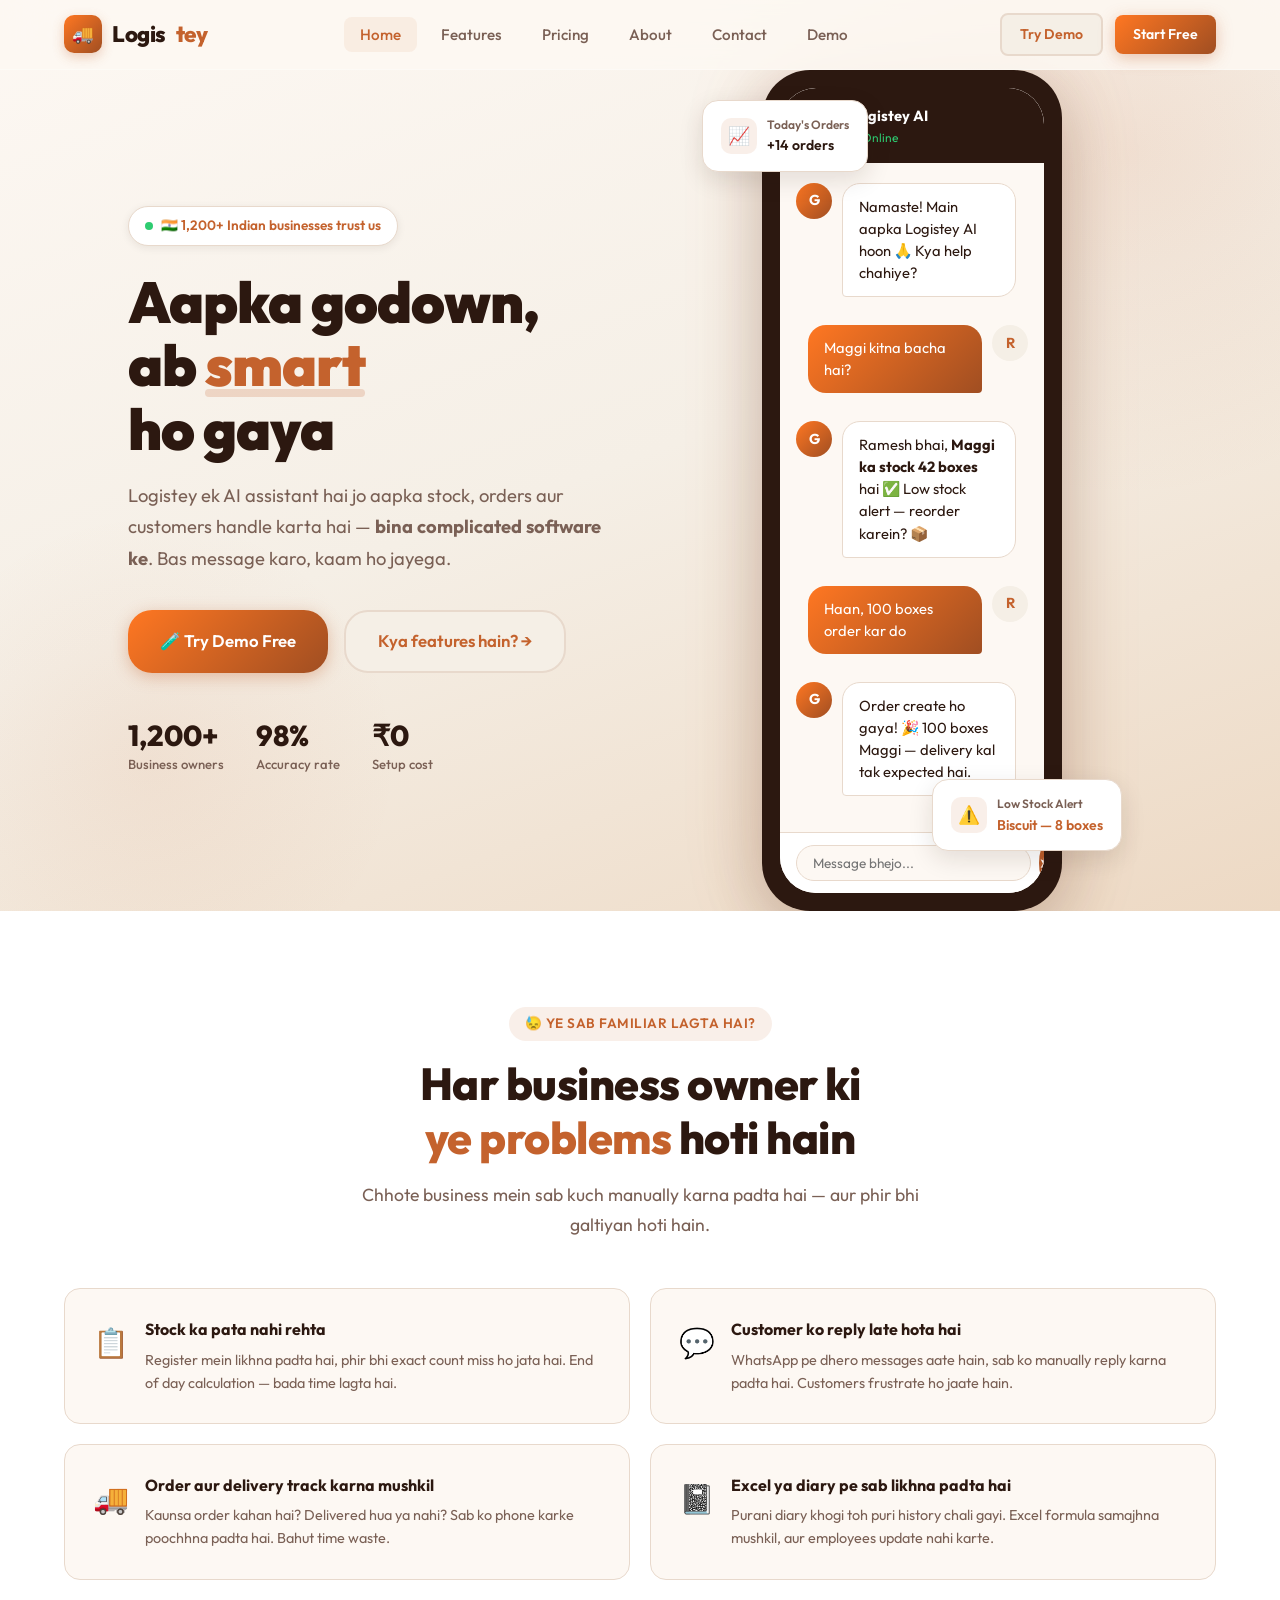
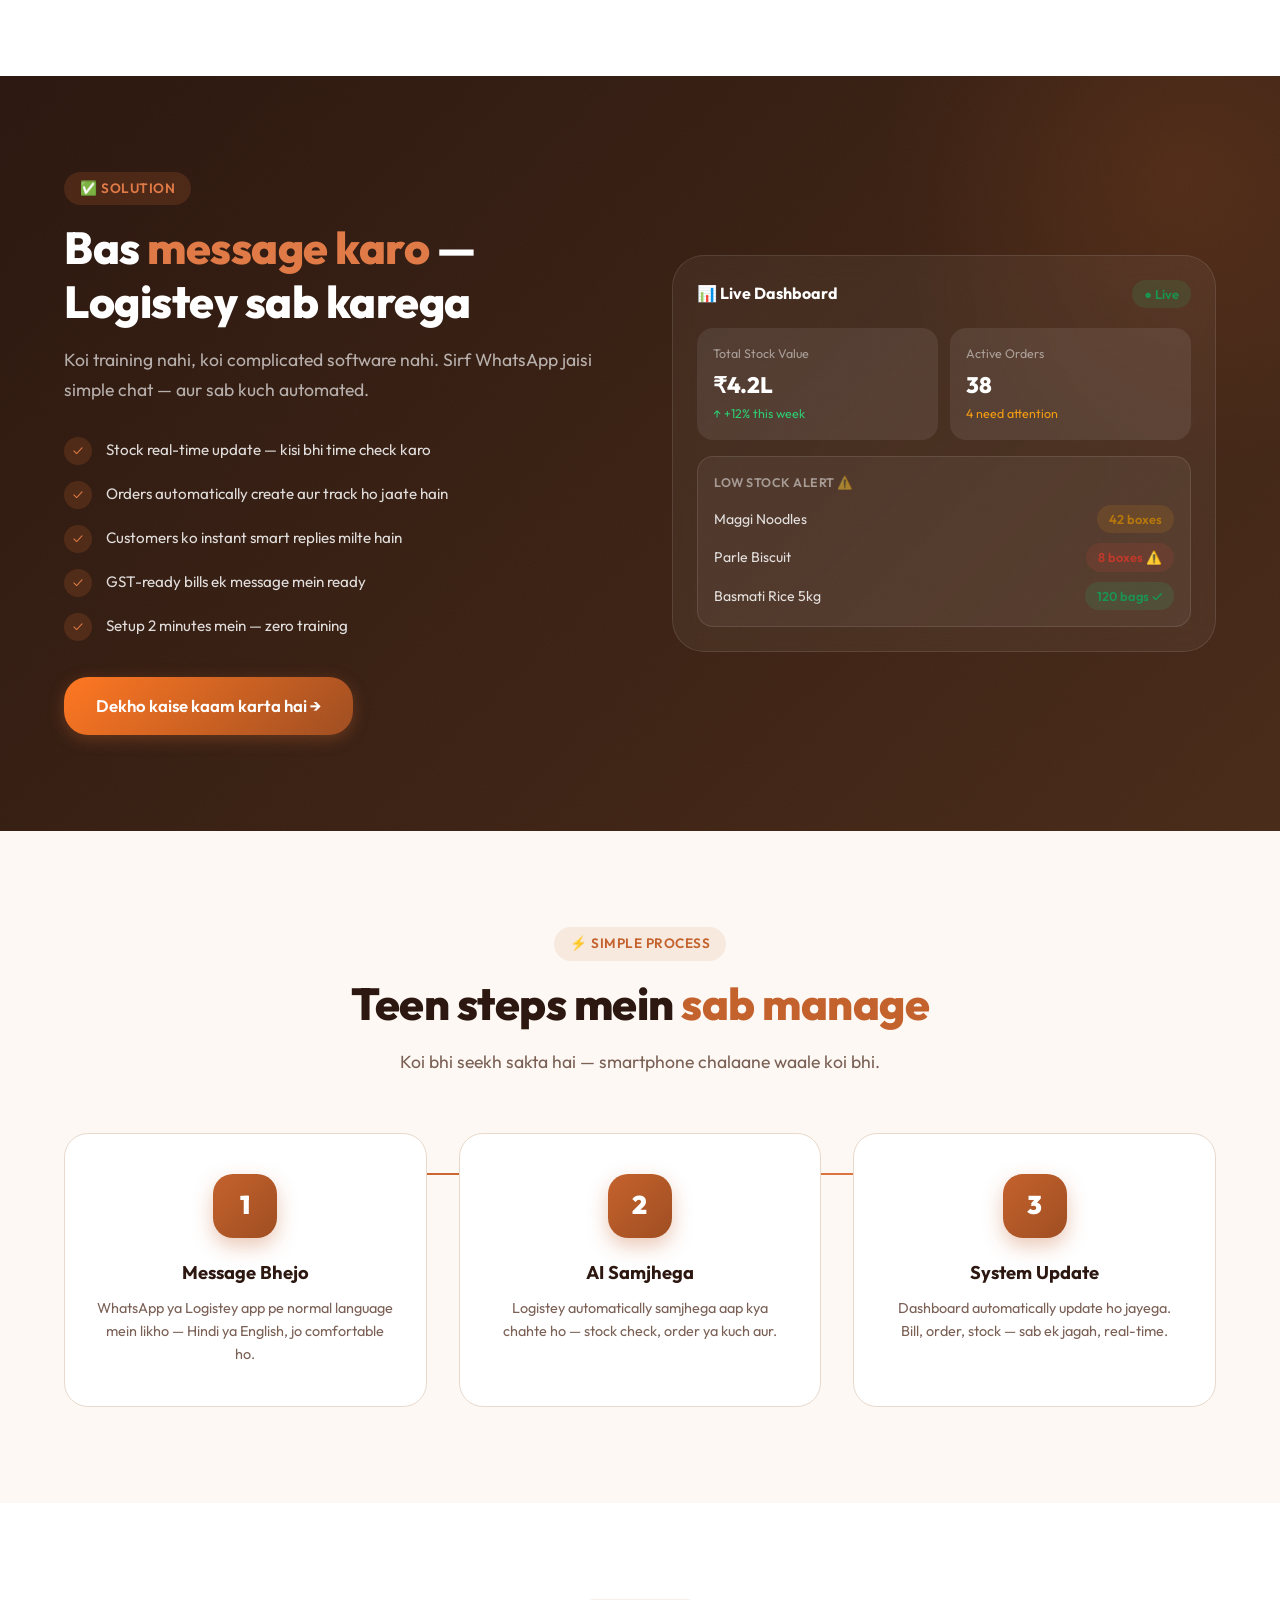
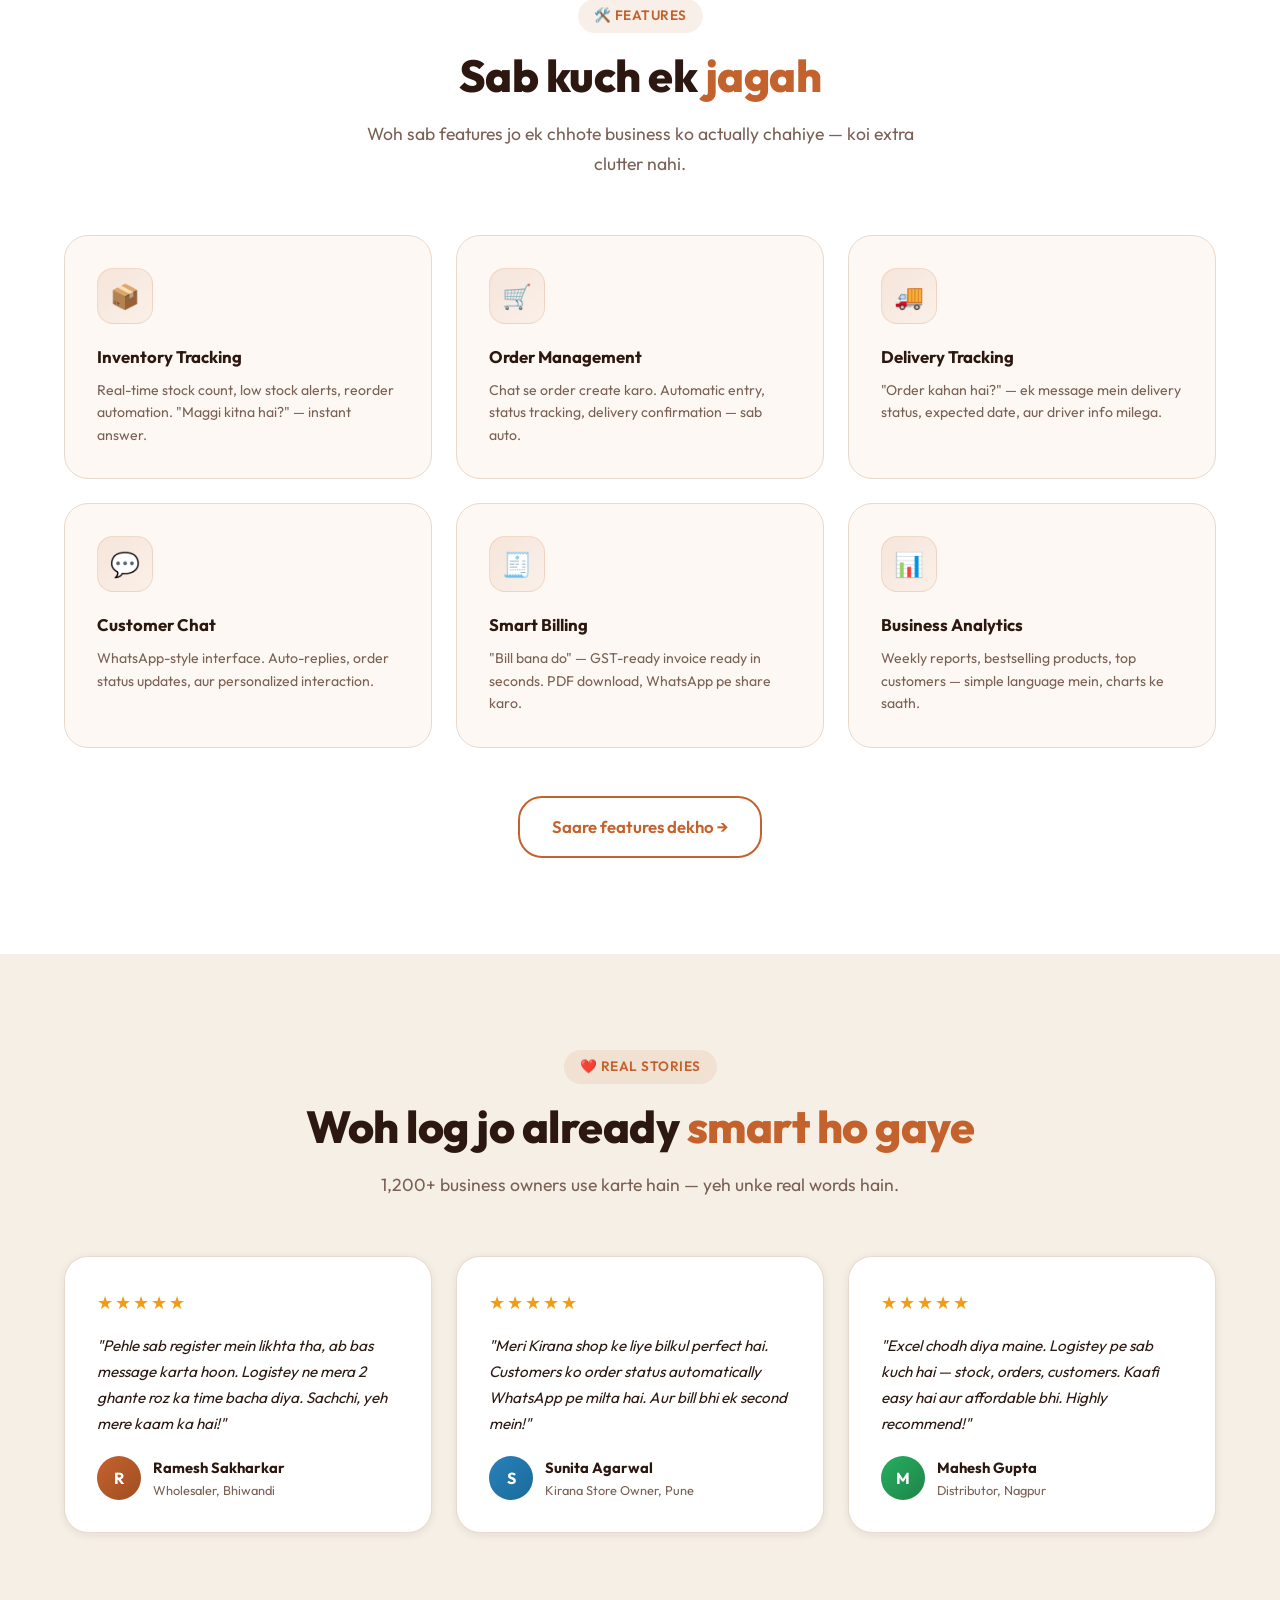
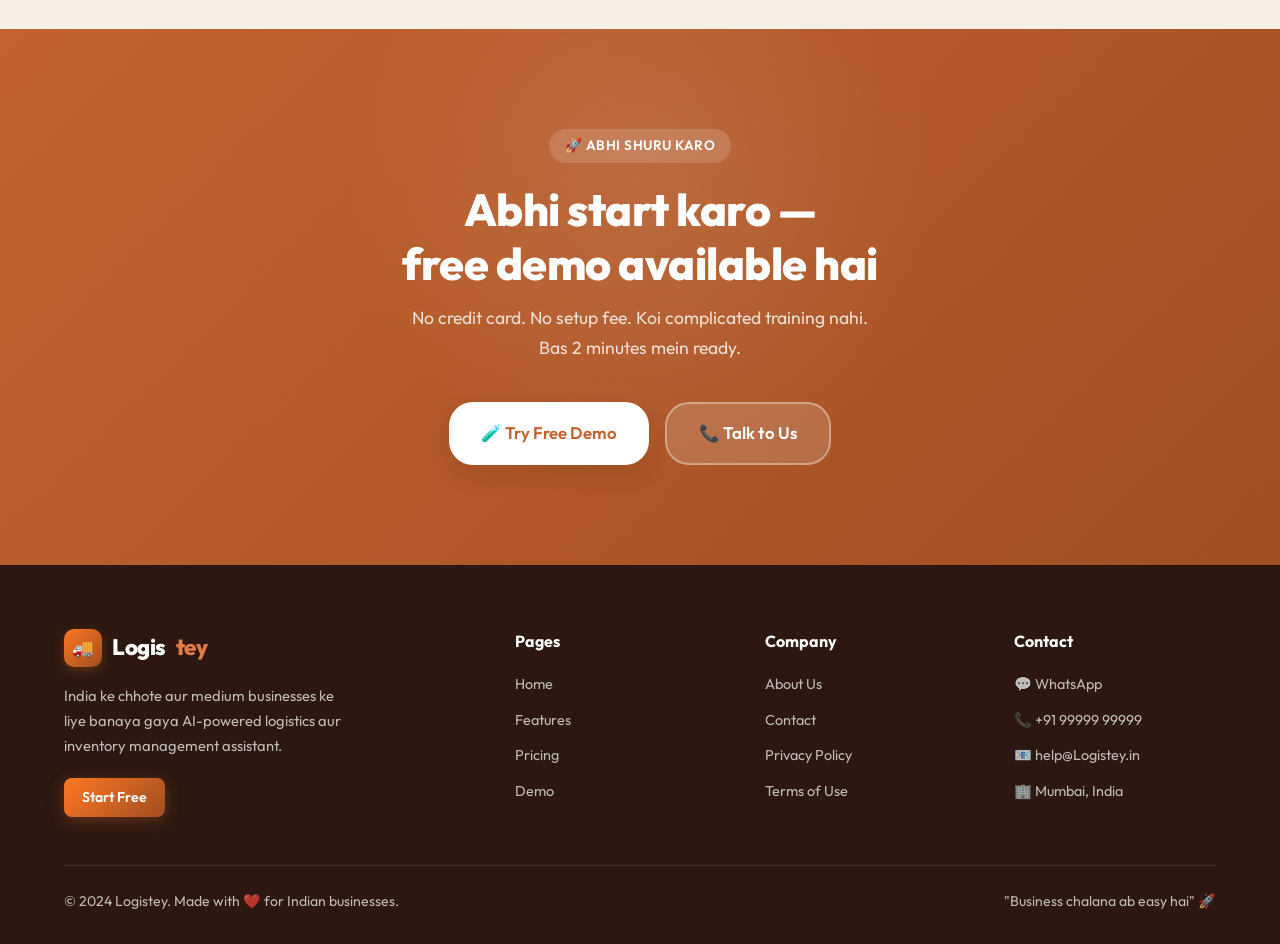
==== index.html @ 91858975 "Initial commit: Logistey warehouse automation system" ====
<!DOCTYPE html>
<html lang="en">
<head>
  <meta charset="UTF-8" />
  <meta name="viewport" content="width=device-width, initial-scale=1.0" />
  <title>Logistey — Aapka Godown, Ab Smart Ho Gaya</title>
  <meta name="description" content="Logistey ek AI assistant hai jo aapka stock, orders aur customers handle karta hai — bina complicated software ke. Free demo available." />
  <link rel="stylesheet" href="style.css" />
  <style>
    /* ===== HOME PAGE SPECIFIC ===== */

    /* HERO */
    .hero {
      min-height: 100vh;
      background: linear-gradient(160deg, var(--cream) 0%, var(--secondary) 50%, #EDD9C4 100%);
      display: flex;
      align-items: center;
      padding-top: var(--nav-height);
      position: relative;
      overflow: hidden;
    }

    .hero::before {
      content: '';
      position: absolute;
      top: -200px; right: -200px;
      width: 700px; height: 700px;
      background: radial-gradient(circle, rgba(196,98,45,0.12) 0%, transparent 70%);
      pointer-events: none;
    }

    .hero::after {
      content: '';
      position: absolute;
      bottom: -100px; left: -100px;
      width: 500px; height: 500px;
      background: radial-gradient(circle, rgba(196,98,45,0.08) 0%, transparent 70%);
      pointer-events: none;
    }

    .hero-inner {
      display: grid;
      grid-template-columns: 1fr 1fr;
      gap: 64px;
      align-items: center;
      position: relative;
      z-index: 1;
    }

    .hero-badge {
      display: inline-flex;
      align-items: center;
      gap: 8px;
      background: white;
      border: 1px solid var(--border);
      padding: 8px 16px;
      border-radius: 100px;
      font-size: 0.85rem;
      font-weight: 600;
      color: var(--primary);
      margin-bottom: 24px;
      box-shadow: var(--shadow-sm);
    }

    .hero-badge .dot {
      width: 8px; height: 8px;
      background: var(--success);
      border-radius: 50%;
      animation: pulse 1.5s ease-in-out infinite;
    }

    .hero-title {
      font-size: clamp(2.4rem, 5vw, 3.6rem);
      font-weight: 900;
      color: var(--dark);
      line-height: 1.1;
      letter-spacing: -1px;
      margin-bottom: 20px;
    }

    .hero-title .highlight-block {
      display: inline-block;
      position: relative;
    }

    .hero-title .highlight-block::after {
      content: '';
      position: absolute;
      bottom: 0; left: 0; right: 0;
      height: 8px;
      background: rgba(196,98,45,0.2);
      border-radius: 4px;
      z-index: -1;
    }

    .hero-sub {
      font-size: 1.15rem;
      color: var(--text-muted);
      line-height: 1.7;
      margin-bottom: 36px;
      max-width: 480px;
    }

    .hero-buttons {
      display: flex;
      gap: 16px;
      flex-wrap: wrap;
      margin-bottom: 48px;
    }

    .hero-stats {
      display: flex;
      gap: 32px;
    }

    .stat-item {
      display: flex;
      flex-direction: column;
      gap: 4px;
    }

    .stat-num {
      font-size: 1.8rem;
      font-weight: 800;
      color: var(--dark);
      line-height: 1;
    }

    .stat-label {
      font-size: 0.82rem;
      color: var(--text-muted);
      font-weight: 500;
    }

    /* Phone/Chat mockup */
    .hero-visual {
      display: flex;
      justify-content: center;
      align-items: center;
      position: relative;
    }

    .phone-mockup {
      width: 300px;
      background: var(--dark);
      border-radius: 48px;
      padding: 18px;
      box-shadow: var(--shadow-lg), 0 0 80px rgba(196,98,45,0.2);
      position: relative;
      z-index: 2;
    }

    .phone-screen {
      background: var(--cream);
      border-radius: 36px;
      overflow: hidden;
      min-height: 540px;
      display: flex;
      flex-direction: column;
    }

    .phone-header {
      background: var(--dark);
      padding: 16px 20px;
      display: flex;
      align-items: center;
      gap: 12px;
      border-radius: 36px 36px 0 0;
    }

    .phone-header-avatar {
      width: 40px; height: 40px;
      background: linear-gradient(135deg, var(--primary), var(--primary-dark));
      border-radius: 50%;
      display: flex;
      align-items: center;
      justify-content: center;
      color: white;
      font-weight: 700;
      font-size: 1rem;
    }

    .phone-header-info { flex: 1; }
    .phone-header-info .name { color: white; font-weight: 700; font-size: 0.92rem; }
    .phone-header-info .status { color: var(--success); font-size: 0.75rem; }

    .phone-body {
      flex: 1;
      padding: 20px 16px;
      display: flex;
      flex-direction: column;
      gap: 12px;
      overflow: hidden;
    }

    .phone-input-row {
      display: flex;
      gap: 8px;
      padding: 12px 16px;
      background: white;
      border-top: 1px solid var(--border);
    }

    .phone-input-row input {
      flex: 1;
      border: 1px solid var(--border);
      border-radius: 100px;
      padding: 8px 16px;
      font-family: 'Outfit', sans-serif;
      font-size: 0.85rem;
      color: var(--text-main);
      background: var(--cream);
      outline: none;
    }

    .phone-send {
      width: 36px; height: 36px;
      background: linear-gradient(135deg, var(--primary), var(--primary-dark));
      border-radius: 50%;
      border: none;
      display: flex;
      align-items: center;
      justify-content: center;
      cursor: pointer;
      color: white;
      font-size: 0.9rem;
    }

    /* Floating cards */
    .float-card {
      position: absolute;
      background: white;
      border-radius: var(--radius-md);
      padding: 14px 18px;
      box-shadow: var(--shadow-md);
      border: 1px solid var(--border);
      font-size: 0.88rem;
      font-weight: 600;
      display: flex;
      align-items: center;
      gap: 10px;
      z-index: 3;
    }

    .float-card.top-left {
      top: 30px; left: -60px;
      animation: float 4s ease-in-out infinite;
    }

    .float-card.bottom-right {
      bottom: 60px; right: -60px;
      animation: float 4s ease-in-out infinite 2s;
    }

    .float-card .icon {
      width: 36px; height: 36px;
      background: rgba(196,98,45,0.1);
      border-radius: 10px;
      display: flex;
      align-items: center;
      justify-content: center;
      font-size: 1.1rem;
    }

    /* PROBLEM SECTION */
    .problem-section {
      background: white;
      position: relative;
    }

    .problem-grid {
      display: grid;
      grid-template-columns: repeat(2, 1fr);
      gap: 20px;
      margin-top: 48px;
    }

    .problem-card {
      background: var(--cream);
      border: 1px solid var(--border);
      border-radius: var(--radius-md);
      padding: 28px;
      display: flex;
      gap: 16px;
      align-items: flex-start;
      transition: var(--transition);
    }

    .problem-card:hover {
      border-color: var(--primary);
      background: rgba(196,98,45,0.04);
    }

    .problem-icon {
      font-size: 1.8rem;
      flex-shrink: 0;
      margin-top: 2px;
    }

    .problem-card h3 {
      font-weight: 700;
      font-size: 1rem;
      color: var(--dark);
      margin-bottom: 6px;
    }

    .problem-card p {
      font-size: 0.9rem;
      color: var(--text-muted);
      line-height: 1.6;
    }

    /* SOLUTION SECTION */
    .solution-section {
      background: linear-gradient(135deg, var(--dark) 0%, var(--dark-mid) 100%);
      color: white;
      position: relative;
      overflow: hidden;
    }

    .solution-section::before {
      content: '';
      position: absolute;
      top: -200px; right: -200px;
      width: 600px; height: 600px;
      background: radial-gradient(circle, rgba(196,98,45,0.15) 0%, transparent 70%);
      pointer-events: none;
    }

    .solution-inner {
      display: grid;
      grid-template-columns: 1fr 1fr;
      gap: 64px;
      align-items: center;
    }

    .solution-content .section-label {
      background: rgba(196,98,45,0.2);
      color: var(--primary-light);
    }

    .solution-content .section-title { color: white; }
    .solution-content .section-subtitle { color: rgba(255,255,255,0.65); }

    .solution-points {
      margin-top: 32px;
      display: flex;
      flex-direction: column;
      gap: 16px;
    }

    .solution-point {
      display: flex;
      gap: 14px;
      align-items: center;
    }

    .solution-point .check {
      width: 28px; height: 28px;
      background: rgba(196,98,45,0.2);
      border-radius: 50%;
      display: flex;
      align-items: center;
      justify-content: center;
      color: var(--primary-light);
      flex-shrink: 0;
      font-size: 0.8rem;
    }

    .solution-point span {
      color: rgba(255,255,255,0.85);
      font-size: 0.95rem;
    }

    /* HOW IT WORKS */
    .steps-grid {
      display: grid;
      grid-template-columns: repeat(3, 1fr);
      gap: 32px;
      margin-top: 56px;
      position: relative;
    }

    .steps-grid::before {
      content: '';
      position: absolute;
      top: 40px;
      left: 20%;
      right: 20%;
      height: 2px;
      background: linear-gradient(90deg, var(--primary), var(--primary-light));
      z-index: 0;
    }

    .step-card {
      background: white;
      border-radius: var(--radius-lg);
      padding: 40px 32px;
      text-align: center;
      border: 1px solid var(--border);
      position: relative;
      z-index: 1;
      transition: var(--transition);
    }

    .step-card:hover {
      transform: translateY(-6px);
      box-shadow: var(--shadow-lg);
    }

    .step-number {
      width: 64px; height: 64px;
      background: linear-gradient(135deg, var(--primary), var(--primary-dark));
      border-radius: 20px;
      display: flex;
      align-items: center;
      justify-content: center;
      font-size: 1.6rem;
      font-weight: 900;
      color: white;
      margin: 0 auto 20px;
      box-shadow: 0 8px 20px rgba(196,98,45,0.35);
    }

    .step-card h3 {
      font-size: 1.15rem;
      font-weight: 700;
      margin-bottom: 10px;
      color: var(--dark);
    }

    .step-card p {
      font-size: 0.9rem;
      color: var(--text-muted);
      line-height: 1.6;
    }

    /* FEATURES HIGHLIGHT */
    .features-section { background: white; }

    .features-grid {
      display: grid;
      grid-template-columns: repeat(3, 1fr);
      gap: 24px;
      margin-top: 56px;
    }

    .feature-card {
      background: var(--cream);
      border-radius: var(--radius-lg);
      padding: 32px;
      border: 1px solid var(--border);
      transition: var(--transition);
      cursor: pointer;
      position: relative;
      overflow: hidden;
    }

    .feature-card::before {
      content: '';
      position: absolute;
      top: 0; left: 0; right: 0;
      height: 4px;
      background: linear-gradient(90deg, var(--primary), var(--primary-light));
      transform: scaleX(0);
      transform-origin: left;
      transition: var(--transition);
    }

    .feature-card:hover::before { transform: scaleX(1); }

    .feature-card:hover {
      transform: translateY(-4px);
      box-shadow: var(--shadow-md);
      background: white;
    }

    .feat-icon {
      width: 56px; height: 56px;
      background: linear-gradient(135deg, rgba(196,98,45,0.12), rgba(196,98,45,0.05));
      border-radius: var(--radius-md);
      display: flex;
      align-items: center;
      justify-content: center;
      font-size: 1.5rem;
      margin-bottom: 20px;
      border: 1px solid rgba(196,98,45,0.15);
    }

    .feature-card h3 {
      font-size: 1.05rem;
      font-weight: 700;
      color: var(--dark);
      margin-bottom: 8px;
    }

    .feature-card p {
      font-size: 0.88rem;
      color: var(--text-muted);
      line-height: 1.6;
    }

    /* TESTIMONIALS */
    .testimonials-section {
      background: var(--secondary);
      position: relative;
    }

    .testi-grid {
      display: grid;
      grid-template-columns: repeat(3, 1fr);
      gap: 24px;
      margin-top: 56px;
    }

    .testi-card {
      background: white;
      border-radius: var(--radius-lg);
      padding: 32px;
      box-shadow: var(--shadow-sm);
      border: 1px solid var(--border);
      transition: var(--transition);
    }

    .testi-card:hover {
      transform: translateY(-4px);
      box-shadow: var(--shadow-md);
    }

    .stars {
      color: #F39C12;
      font-size: 1.1rem;
      margin-bottom: 16px;
      letter-spacing: 2px;
    }

    .testi-quote {
      font-size: 0.95rem;
      color: var(--text-main);
      line-height: 1.7;
      margin-bottom: 20px;
      font-style: italic;
    }

    .testi-author {
      display: flex;
      align-items: center;
      gap: 12px;
    }

    .testi-avatar {
      width: 44px; height: 44px;
      border-radius: 50%;
      display: flex;
      align-items: center;
      justify-content: center;
      font-weight: 700;
      font-size: 1rem;
      color: white;
    }

    .testi-name { font-weight: 700; font-size: 0.92rem; color: var(--dark); }
    .testi-role { font-size: 0.8rem; color: var(--text-muted); }

    /* FINAL CTA */
    .cta-section {
      background: linear-gradient(135deg, var(--primary) 0%, var(--primary-dark) 100%);
      color: white;
      text-align: center;
      padding: 100px 0;
      position: relative;
      overflow: hidden;
    }

    .cta-section::before {
      content: '';
      position: absolute;
      top: -150px; left: 50%;
      transform: translateX(-50%);
      width: 600px; height: 600px;
      background: radial-gradient(circle, rgba(255,255,255,0.1) 0%, transparent 70%);
      pointer-events: none;
    }

    .cta-section .section-title { color: white; margin-bottom: 12px; }
    .cta-section .section-subtitle { color: rgba(255,255,255,0.8); margin: 0 auto 40px; }

    .cta-buttons {
      display: flex;
      gap: 16px;
      justify-content: center;
      flex-wrap: wrap;
    }

    /* Responsive */
    @media (max-width: 1024px) {
      .hero-inner { grid-template-columns: 1fr; gap: 48px; }
      .hero-visual { display: none; }
      .solution-inner { grid-template-columns: 1fr; }
      .features-grid { grid-template-columns: repeat(2, 1fr); }
      .testi-grid { grid-template-columns: repeat(2, 1fr); }
    }

    @media (max-width: 768px) {
      .problem-grid { grid-template-columns: 1fr; }
      .steps-grid { grid-template-columns: 1fr; }
      .steps-grid::before { display: none; }
      .features-grid { grid-template-columns: 1fr; }
      .testi-grid { grid-template-columns: 1fr; }
      .hero-stats { flex-wrap: wrap; gap: 24px; }
    }
  </style>
</head>
<body>

<!-- ========== NAVBAR ========== -->
<nav class="navbar" id="navbar">
  <div class="nav-inner">
    <a href="index.html" class="nav-logo">
      <div class="logo-icon">🚚</div>
      Logis<span>tey</span>
    </a>

    <ul class="nav-links">
      <li><a href="index.html" class="active">Home</a></li>
      <li><a href="features.html">Features</a></li>
      <li><a href="pricing.html">Pricing</a></li>
      <li><a href="about.html">About</a></li>
      <li><a href="contact.html">Contact</a></li>
      <li><a href="demo.html">Demo</a></li>
    </ul>

    <div class="nav-cta">
      <a href="demo.html" class="btn btn-secondary btn-sm">Try Demo</a>
      <a href="pricing.html" class="btn btn-primary btn-sm">Start Free</a>
    </div>

    <button class="hamburger" id="hamburger" aria-label="Menu">
      <span></span><span></span><span></span>
    </button>
  </div>
</nav>

<!-- Mobile Menu -->
<div class="mobile-menu" id="mobileMenu">
  <a href="index.html">Home</a>
  <a href="features.html">Features</a>
  <a href="pricing.html">Pricing</a>
  <a href="about.html">About</a>
  <a href="contact.html">Contact</a>
  <a href="demo.html">🧪 Try Demo</a>
</div>

<!-- ========== HERO ========== -->
<section class="hero">
  <div class="container">
    <div class="hero-inner">
      <div class="hero-content">
        <div class="hero-badge fade-up">
          <span class="dot"></span>
          🇮🇳 1,200+ Indian businesses trust us
        </div>

        <h1 class="hero-title fade-up delay-1">
          Aapka godown,<br />
          ab <span class="highlight highlight-block">smart</span><br />
          ho gaya
        </h1>

        <p class="hero-sub fade-up delay-2">
          Logistey ek AI assistant hai jo aapka stock, orders aur customers handle karta hai — <strong>bina complicated software ke</strong>. Bas message karo, kaam ho jayega.
        </p>

        <div class="hero-buttons fade-up delay-3">
          <a href="demo.html" class="btn btn-primary btn-lg">
            🧪 Try Demo Free
          </a>
          <a href="features.html" class="btn btn-secondary btn-lg">
            Kya features hain? →
          </a>
        </div>

        <div class="hero-stats fade-up delay-4">
          <div class="stat-item">
            <span class="stat-num">1,200+</span>
            <span class="stat-label">Business owners</span>
          </div>
          <div class="stat-item">
            <span class="stat-num">98%</span>
            <span class="stat-label">Accuracy rate</span>
          </div>
          <div class="stat-item">
            <span class="stat-num">₹0</span>
            <span class="stat-label">Setup cost</span>
          </div>
        </div>
      </div>

      <!-- Phone Mockup -->
      <div class="hero-visual fade-up">
        <div style="position: relative;">
          <div class="phone-mockup animate-float">
            <div class="phone-screen">
              <div class="phone-header">
                <div class="phone-header-avatar">🚚</div>
                <div class="phone-header-info">
                  <div class="name">Logistey AI</div>
                  <div class="status">● Online</div>
                </div>
              </div>
              <div class="phone-body" id="chatBody">
                <div class="chat-bubble bot">
                  <div class="bubble-avatar bot">G</div>
                  <div class="bubble-text">Namaste! Main aapka Logistey AI hoon 🙏 Kya help chahiye?</div>
                </div>
                <div class="chat-bubble user">
                  <div class="bubble-avatar user-av">R</div>
                  <div class="bubble-text">Maggi kitna bacha hai?</div>
                </div>
                <div class="chat-bubble bot">
                  <div class="bubble-avatar bot">G</div>
                  <div class="bubble-text">Ramesh bhai, <strong>Maggi ka stock 42 boxes</strong> hai ✅ Low stock alert — reorder karein? 📦</div>
                </div>
                <div class="chat-bubble user">
                  <div class="bubble-avatar user-av">R</div>
                  <div class="bubble-text">Haan, 100 boxes order kar do</div>
                </div>
                <div class="chat-bubble bot">
                  <div class="bubble-avatar bot">G</div>
                  <div class="bubble-text">Order create ho gaya! 🎉 100 boxes Maggi — delivery kal tak expected hai.</div>
                </div>
              </div>
              <div class="phone-input-row">
                <input type="text" placeholder="Message bhejo..." readonly />
                <button class="phone-send">➤</button>
              </div>
            </div>
          </div>

          <!-- Floating cards -->
          <div class="float-card top-left">
            <div class="icon">📈</div>
            <div>
              <div style="font-size:0.75rem;color:var(--text-muted)">Today's Orders</div>
              <div style="color:var(--dark)">+14 orders</div>
            </div>
          </div>

          <div class="float-card bottom-right">
            <div class="icon">⚠️</div>
            <div>
              <div style="font-size:0.75rem;color:var(--text-muted)">Low Stock Alert</div>
              <div style="color:var(--primary)">Biscuit — 8 boxes</div>
            </div>
          </div>
        </div>
      </div>
    </div>
  </div>
</section>

<!-- ========== PROBLEM SECTION ========== -->
<section class="section problem-section">
  <div class="container">
    <div class="text-center">
      <span class="section-label fade-up">😓 Ye sab familiar lagta hai?</span>
      <h2 class="section-title fade-up delay-1">Har business owner ki<br /><span class="highlight">ye problems</span> hoti hain</h2>
      <p class="section-subtitle fade-up delay-2">Chhote business mein sab kuch manually karna padta hai — aur phir bhi galtiyan hoti hain.</p>
    </div>

    <div class="problem-grid">
      <div class="problem-card fade-up">
        <div class="problem-icon">📋</div>
        <div>
          <h3>Stock ka pata nahi rehta</h3>
          <p>Register mein likhna padta hai, phir bhi exact count miss ho jata hai. End of day calculation — bada time lagta hai.</p>
        </div>
      </div>
      <div class="problem-card fade-up delay-1">
        <div class="problem-icon">💬</div>
        <div>
          <h3>Customer ko reply late hota hai</h3>
          <p>WhatsApp pe dhero messages aate hain, sab ko manually reply karna padta hai. Customers frustrate ho jaate hain.</p>
        </div>
      </div>
      <div class="problem-card fade-up delay-2">
        <div class="problem-icon">🚚</div>
        <div>
          <h3>Order aur delivery track karna mushkil</h3>
          <p>Kaunsa order kahan hai? Delivered hua ya nahi? Sab ko phone karke poochhna padta hai. Bahut time waste.</p>
        </div>
      </div>
      <div class="problem-card fade-up delay-3">
        <div class="problem-icon">📓</div>
        <div>
          <h3>Excel ya diary pe sab likhna padta hai</h3>
          <p>Purani diary khogi toh puri history chali gayi. Excel formula samajhna mushkil, aur employees update nahi karte.</p>
        </div>
      </div>
    </div>
  </div>
</section>

<!-- ========== SOLUTION SECTION ========== -->
<section class="section solution-section grain-bg">
  <div class="container">
    <div class="solution-inner">
      <div class="solution-content">
        <span class="section-label fade-up">✅ Solution</span>
        <h2 class="section-title fade-up delay-1">Bas <span style="color:var(--primary-light)">message karo</span> —<br />Logistey sab karega</h2>
        <p class="section-subtitle fade-up delay-2">Koi training nahi, koi complicated software nahi. Sirf WhatsApp jaisi simple chat — aur sab kuch automated.</p>

        <div class="solution-points fade-up delay-3">
          <div class="solution-point">
            <div class="check">✓</div>
            <span>Stock real-time update — kisi bhi time check karo</span>
          </div>
          <div class="solution-point">
            <div class="check">✓</div>
            <span>Orders automatically create aur track ho jaate hain</span>
          </div>
          <div class="solution-point">
            <div class="check">✓</div>
            <span>Customers ko instant smart replies milte hain</span>
          </div>
          <div class="solution-point">
            <div class="check">✓</div>
            <span>GST-ready bills ek message mein ready</span>
          </div>
          <div class="solution-point">
            <div class="check">✓</div>
            <span>Setup 2 minutes mein — zero training</span>
          </div>
        </div>

        <div style="margin-top:36px" class="fade-up delay-4">
          <a href="demo.html" class="btn btn-primary btn-lg">Dekho kaise kaam karta hai →</a>
        </div>
      </div>

      <!-- Dashboard preview in dark section -->
      <div class="fade-up delay-2" style="position:relative;">
        <div style="background:rgba(255,255,255,0.05);border:1px solid rgba(255,255,255,0.1);border-radius:var(--radius-xl);padding:24px;backdrop-filter:blur(10px)">
          <div style="display:flex;justify-content:space-between;align-items:center;margin-bottom:20px">
            <span style="color:white;font-weight:700;font-size:1rem">📊 Live Dashboard</span>
            <span class="badge badge-green">● Live</span>
          </div>

          <div style="display:grid;grid-template-columns:1fr 1fr;gap:12px;margin-bottom:16px">
            <div style="background:rgba(255,255,255,0.08);border-radius:var(--radius-md);padding:16px">
              <div style="color:rgba(255,255,255,0.5);font-size:0.78rem;margin-bottom:4px">Total Stock Value</div>
              <div style="color:white;font-size:1.4rem;font-weight:800">₹4.2L</div>
              <div style="color:var(--success);font-size:0.78rem">↑ +12% this week</div>
            </div>
            <div style="background:rgba(255,255,255,0.08);border-radius:var(--radius-md);padding:16px">
              <div style="color:rgba(255,255,255,0.5);font-size:0.78rem;margin-bottom:4px">Active Orders</div>
              <div style="color:white;font-size:1.4rem;font-weight:800">38</div>
              <div style="color:var(--warning);font-size:0.78rem">4 need attention</div>
            </div>
          </div>

          <div style="background:rgba(255,255,255,0.05);border:1px solid rgba(255,255,255,0.1);border-radius:var(--radius-md);padding:16px">
            <div style="color:rgba(255,255,255,0.5);font-size:0.78rem;margin-bottom:12px;font-weight:600;text-transform:uppercase;letter-spacing:0.5px">Low Stock Alert ⚠️</div>
            <div style="display:flex;flex-direction:column;gap:10px">
              <div style="display:flex;justify-content:space-between;align-items:center">
                <span style="color:rgba(255,255,255,0.85);font-size:0.88rem">Maggi Noodles</span>
                <span class="badge badge-yellow">42 boxes</span>
              </div>
              <div style="display:flex;justify-content:space-between;align-items:center">
                <span style="color:rgba(255,255,255,0.85);font-size:0.88rem">Parle Biscuit</span>
                <span class="badge badge-red">8 boxes ⚠️</span>
              </div>
              <div style="display:flex;justify-content:space-between;align-items:center">
                <span style="color:rgba(255,255,255,0.85);font-size:0.88rem">Basmati Rice 5kg</span>
                <span class="badge badge-green">120 bags ✓</span>
              </div>
            </div>
          </div>
        </div>
      </div>
    </div>
  </div>
</section>

<!-- ========== HOW IT WORKS ========== -->
<section class="section">
  <div class="container">
    <div class="text-center">
      <span class="section-label fade-up">⚡ Simple Process</span>
      <h2 class="section-title fade-up delay-1">Teen steps mein <span class="highlight">sab manage</span></h2>
      <p class="section-subtitle fade-up delay-2">Koi bhi seekh sakta hai — smartphone chalaane waale koi bhi.</p>
    </div>

    <div class="steps-grid">
      <div class="step-card fade-up">
        <div class="step-number">1</div>
        <h3>Message Bhejo</h3>
        <p>WhatsApp ya Logistey app pe normal language mein likho — Hindi ya English, jo comfortable ho.</p>
      </div>
      <div class="step-card fade-up delay-1">
        <div class="step-number">2</div>
        <h3>AI Samjhega</h3>
        <p>Logistey automatically samjhega aap kya chahte ho — stock check, order ya kuch aur.</p>
      </div>
      <div class="step-card fade-up delay-2">
        <div class="step-number">3</div>
        <h3>System Update</h3>
        <p>Dashboard automatically update ho jayega. Bill, order, stock — sab ek jagah, real-time.</p>
      </div>
    </div>
  </div>
</section>

<!-- ========== FEATURES HIGHLIGHT ========== -->
<section class="section features-section">
  <div class="container">
    <div class="text-center">
      <span class="section-label fade-up">🛠️ Features</span>
      <h2 class="section-title fade-up delay-1">Sab kuch ek <span class="highlight">jagah</span></h2>
      <p class="section-subtitle fade-up delay-2">Woh sab features jo ek chhote business ko actually chahiye — koi extra clutter nahi.</p>
    </div>

    <div class="features-grid">
      <div class="feature-card fade-up">
        <div class="feat-icon">📦</div>
        <h3>Inventory Tracking</h3>
        <p>Real-time stock count, low stock alerts, reorder automation. "Maggi kitna hai?" — instant answer.</p>
      </div>
      <div class="feature-card fade-up delay-1">
        <div class="feat-icon">🛒</div>
        <h3>Order Management</h3>
        <p>Chat se order create karo. Automatic entry, status tracking, delivery confirmation — sab auto.</p>
      </div>
      <div class="feature-card fade-up delay-2">
        <div class="feat-icon">🚚</div>
        <h3>Delivery Tracking</h3>
        <p>"Order kahan hai?" — ek message mein delivery status, expected date, aur driver info milega.</p>
      </div>
      <div class="feature-card fade-up">
        <div class="feat-icon">💬</div>
        <h3>Customer Chat</h3>
        <p>WhatsApp-style interface. Auto-replies, order status updates, aur personalized interaction.</p>
      </div>
      <div class="feature-card fade-up delay-1">
        <div class="feat-icon">🧾</div>
        <h3>Smart Billing</h3>
        <p>"Bill bana do" — GST-ready invoice ready in seconds. PDF download, WhatsApp pe share karo.</p>
      </div>
      <div class="feature-card fade-up delay-2">
        <div class="feat-icon">📊</div>
        <h3>Business Analytics</h3>
        <p>Weekly reports, bestselling products, top customers — simple language mein, charts ke saath.</p>
      </div>
    </div>

    <div class="text-center" style="margin-top:48px">
      <a href="features.html" class="btn btn-outline btn-lg fade-up">Saare features dekho →</a>
    </div>
  </div>
</section>

<!-- ========== TESTIMONIALS ========== -->
<section class="section testimonials-section">
  <div class="container">
    <div class="text-center">
      <span class="section-label fade-up">❤️ Real Stories</span>
      <h2 class="section-title fade-up delay-1">Woh log jo already <span class="highlight">smart ho gaye</span></h2>
      <p class="section-subtitle fade-up delay-2">1,200+ business owners use karte hain — yeh unke real words hain.</p>
    </div>

    <div class="testi-grid">
      <div class="testi-card fade-up">
        <div class="stars">★★★★★</div>
        <p class="testi-quote">"Pehle sab register mein likhta tha, ab bas message karta hoon. Logistey ne mera 2 ghante roz ka time bacha diya. Sachchi, yeh mere kaam ka hai!"</p>
        <div class="testi-author">
          <div class="testi-avatar" style="background:linear-gradient(135deg,#C4622D,#A04E22)">R</div>
          <div>
            <div class="testi-name">Ramesh Sakharkar</div>
            <div class="testi-role">Wholesaler, Bhiwandi</div>
          </div>
        </div>
      </div>

      <div class="testi-card fade-up delay-1">
        <div class="stars">★★★★★</div>
        <p class="testi-quote">"Meri Kirana shop ke liye bilkul perfect hai. Customers ko order status automatically WhatsApp pe milta hai. Aur bill bhi ek second mein!"</p>
        <div class="testi-author">
          <div class="testi-avatar" style="background:linear-gradient(135deg,#2980B9,#1A6B9A)">S</div>
          <div>
            <div class="testi-name">Sunita Agarwal</div>
            <div class="testi-role">Kirana Store Owner, Pune</div>
          </div>
        </div>
      </div>

      <div class="testi-card fade-up delay-2">
        <div class="stars">★★★★★</div>
        <p class="testi-quote">"Excel chodh diya maine. Logistey pe sab kuch hai — stock, orders, customers. Kaafi easy hai aur affordable bhi. Highly recommend!"</p>
        <div class="testi-author">
          <div class="testi-avatar" style="background:linear-gradient(135deg,#27AE60,#1E8449)">M</div>
          <div>
            <div class="testi-name">Mahesh Gupta</div>
            <div class="testi-role">Distributor, Nagpur</div>
          </div>
        </div>
      </div>
    </div>
  </div>
</section>

<!-- ========== FINAL CTA ========== -->
<section class="cta-section grain-bg">
  <div class="container" style="position:relative;z-index:1">
    <span class="section-label" style="background:rgba(255,255,255,0.15);color:white;margin-bottom:20px;display:inline-flex">
      🚀 Abhi shuru karo
    </span>
    <h2 class="section-title fade-up" style="color:white;">Abhi start karo —<br />free demo available hai</h2>
    <p class="section-subtitle fade-up delay-1" style="color:rgba(255,255,255,0.8);margin:0 auto 40px;">
      No credit card. No setup fee. Koi complicated training nahi. <br />Bas 2 minutes mein ready.
    </p>
    <div class="cta-buttons fade-up delay-2">
      <a href="demo.html" class="btn btn-white btn-lg">🧪 Try Free Demo</a>
      <a href="contact.html" class="btn btn-lg" style="background:rgba(255,255,255,0.15);color:white;border:2px solid rgba(255,255,255,0.35)">📞 Talk to Us</a>
    </div>
  </div>
</section>

<!-- ========== FOOTER ========== -->
<footer>
  <div class="container">
    <div class="footer-grid">
      <div class="footer-brand">
        <div class="nav-logo">
          <div class="logo-icon">🚚</div>
          Logis<span style="color:var(--primary-light)">tey</span>
        </div>
        <p>India ke chhote aur medium businesses ke liye banaya gaya AI-powered logistics aur inventory management assistant.</p>
        <div style="margin-top:20px;display:flex;gap:12px">
          <a href="contact.html" class="btn btn-primary btn-sm">Start Free</a>
        </div>
      </div>

      <div class="footer-col">
        <h4>Pages</h4>
        <ul>
          <li><a href="index.html">Home</a></li>
          <li><a href="features.html">Features</a></li>
          <li><a href="pricing.html">Pricing</a></li>
          <li><a href="demo.html">Demo</a></li>
        </ul>
      </div>

      <div class="footer-col">
        <h4>Company</h4>
        <ul>
          <li><a href="about.html">About Us</a></li>
          <li><a href="contact.html">Contact</a></li>
          <li><a href="#">Privacy Policy</a></li>
          <li><a href="#">Terms of Use</a></li>
        </ul>
      </div>

      <div class="footer-col">
        <h4>Contact</h4>
        <ul>
          <li><a href="https://wa.me/919999999999">💬 WhatsApp</a></li>
          <li><a href="tel:+919999999999">📞 +91 99999 99999</a></li>
          <li><a href="mailto:help@Logistey.in">📧 help@Logistey.in</a></li>
          <li><a href="#">🏢 Mumbai, India</a></li>
        </ul>
      </div>
    </div>

    <div class="footer-bottom">
      <span>© 2024 Logistey. Made with ❤️ for Indian businesses.</span>
      <span>"Business chalana ab easy hai" 🚀</span>
    </div>
  </div>
</footer>

<script>
  // Navbar scroll effect
  const navbar = document.getElementById('navbar');
  window.addEventListener('scroll', () => {
    navbar.classList.toggle('scrolled', window.scrollY > 20);
  });

  // Mobile menu
  const hamburger = document.getElementById('hamburger');
  const mobileMenu = document.getElementById('mobileMenu');
  hamburger.addEventListener('click', () => {
    mobileMenu.classList.toggle('open');
  });

  // Intersection Observer for fade-up animations
  const observer = new IntersectionObserver((entries) => {
    entries.forEach(e => { if (e.isIntersecting) e.target.classList.add('visible'); });
  }, { threshold: 0.15 });

  document.querySelectorAll('.fade-up').forEach(el => observer.observe(el));
</script>
</body>
</html>
---- style.css ----
/* =============================================
   Logistey — Global Design System v2.0
   Glassmorphism + Organic Flow + Hinglish UI
   ============================================= */

@import url('https://fonts.googleapis.com/css2?family=Outfit:wght@300;400;500;600;700;800;900&family=Noto+Sans+Devanagari:wght@400;500;600;700;800&display=swap');

/* --- CSS Variables --- */
:root {
  /* Brand Colors */
  --primary:        #C4622D;
  --primary-dark:   #A04E22;
  --primary-light:  #E07A47;
  --saffron:        #FF7722;
  --saffron-deep:   #E05A00;
  --sunset:         #FF6B35;

  /* Neutrals */
  --secondary:      #F5EFE6;
  --dark:           #2C1810;
  --dark-mid:       #4A2C1A;
  --brown-soft:     #7A4030;
  --cream:          #FDF8F3;
  --cream-dark:     #EDE3D5;
  --white:          #FFFFFF;

  /* Text */
  --text-main:      #2C1810;
  --text-muted:     #7A6055;
  --text-light:     #B09080;

  /* Semantic */
  --success:        #2ECC71;
  --warning:        #F39C12;
  --danger:         #E74C3C;
  --info:           #3498DB;
  --border:         #E8D9CC;

  /* Shadows */
  --shadow-sm:      0 2px 8px rgba(44,24,16,0.08);
  --shadow-md:      0 8px 24px rgba(44,24,16,0.12);
  --shadow-lg:      0 20px 60px rgba(44,24,16,0.18);
  --shadow-glow:    0 0 40px rgba(196,98,45,0.25);
  --shadow-float:   0 8px 32px rgba(196,98,45,0.18), 0 2px 8px rgba(44,24,16,0.08);
  --shadow-glass:   0 8px 32px rgba(196,98,45,0.12), 0 1px 0 rgba(255,255,255,0.6) inset;

  /* Radius */
  --radius-sm:      8px;
  --radius-md:      16px;
  --radius-lg:      24px;
  --radius-xl:      32px;
  --radius-fluid:   50px;
  --radius-pill:    100px;

  /* Glass */
  --glass:          rgba(255, 255, 255, 0.72);
  --glass-strong:   rgba(255, 255, 255, 0.88);
  --glass-dark:     rgba(44, 24, 16, 0.60);
  --glass-border:   rgba(255, 255, 255, 0.35);

  /* Layout */
  --nav-height:     70px;
  --transition:     0.3s cubic-bezier(0.4, 0, 0.2, 1);
  --transition-spring: 0.5s cubic-bezier(0.175, 0.885, 0.32, 1.275);
}

/* --- Reset & Base --- */
*, *::before, *::after {
  margin: 0;
  padding: 0;
  box-sizing: border-box;
}

html { scroll-behavior: smooth; }

body {
  font-family: 'Outfit', sans-serif;
  background: var(--cream);
  color: var(--text-main);
  line-height: 1.6;
  overflow-x: hidden;
}

img { max-width: 100%; display: block; }
a  { text-decoration: none; color: inherit; }

/* --- Hindi / Devanagari Text --- */
.hindi-text {
  font-family: 'Noto Sans Devanagari', 'Outfit', sans-serif;
  font-weight: 600;
}

.hinglish-label {
  font-family: 'Noto Sans Devanagari', 'Outfit', sans-serif;
  font-size: 0.75rem;
  font-weight: 500;
  color: var(--text-muted);
  display: block;
  margin-bottom: 2px;
}

/* --- Glassmorphism Cards --- */
.card-glass {
  background: var(--glass);
  backdrop-filter: blur(20px);
  -webkit-backdrop-filter: blur(20px);
  border-radius: var(--radius-fluid);
  border: 1px solid var(--glass-border);
  box-shadow: var(--shadow-glass);
  padding: 40px;
  transition: all var(--transition-spring);
}

.card-glass:hover {
  transform: scale(1.02) translateY(-10px);
  box-shadow: 0 30px 60px rgba(196, 98, 45, 0.2), 0 1px 0 rgba(255,255,255,0.7) inset;
}

.card-modern {
  background: var(--glass);
  backdrop-filter: blur(15px);
  -webkit-backdrop-filter: blur(15px);
  border-radius: var(--radius-fluid);
  border: 1px solid rgba(255, 255, 255, 0.3);
  padding: 40px;
  transition: all var(--transition-spring);
}

.card-modern:hover {
  transform: scale(1.02) translateY(-10px);
  box-shadow: 0 30px 60px rgba(196, 98, 45, 0.2);
}

.card-float {
  background: white;
  border-radius: var(--radius-xl);
  padding: 32px;
  box-shadow: var(--shadow-float);
  border: 1px solid var(--border);
  transition: all var(--transition-spring);
}

.card-float:hover {
  transform: translateY(-12px);
  box-shadow: 0 24px 64px rgba(44,24,16,0.15), 0 8px 28px rgba(196,98,45,0.12);
}

/* --- Navbar --- */
.navbar {
  position: fixed;
  top: 0; left: 0; right: 0;
  height: var(--nav-height);
  background: rgba(253,248,243,0.85);
  backdrop-filter: blur(24px);
  -webkit-backdrop-filter: blur(24px);
  border-bottom: 1px solid var(--glass-border);
  z-index: 1000;
  display: flex;
  align-items: center;
  transition: var(--transition);
}

.navbar.scrolled {
  box-shadow: var(--shadow-md);
  background: rgba(253,248,243,0.95);
}

.nav-inner {
  max-width: 1200px;
  width: 100%;
  margin: 0 auto;
  padding: 0 24px;
  display: flex;
  align-items: center;
  justify-content: space-between;
}

.nav-logo {
  display: flex;
  align-items: center;
  gap: 10px;
  font-weight: 800;
  font-size: 1.4rem;
  color: var(--dark);
  letter-spacing: -0.5px;
}

.nav-logo .logo-icon {
  width: 38px;
  height: 38px;
  background: linear-gradient(135deg, var(--saffron), var(--primary-dark));
  border-radius: 10px;
  display: flex;
  align-items: center;
  justify-content: center;
  color: white;
  font-size: 1.1rem;
  box-shadow: 0 4px 12px rgba(196,98,45,0.3);
}

.nav-logo span { color: var(--primary); }

.nav-links {
  display: flex;
  align-items: center;
  gap: 8px;
  list-style: none;
}

.nav-links a {
  padding: 8px 16px;
  border-radius: var(--radius-sm);
  font-weight: 500;
  font-size: 0.95rem;
  color: var(--text-muted);
  transition: var(--transition);
}

.nav-links a:hover,
.nav-links a.active {
  color: var(--primary);
  background: rgba(196,98,45,0.08);
}

.nav-cta {
  display: flex;
  align-items: center;
  gap: 12px;
}

/* --- Buttons --- */
.btn {
  display: inline-flex;
  align-items: center;
  gap: 8px;
  padding: 12px 24px;
  border-radius: var(--radius-md);
  font-weight: 600;
  font-size: 0.95rem;
  cursor: pointer;
  border: none;
  transition: var(--transition);
  font-family: 'Outfit', sans-serif;
  white-space: nowrap;
  position: relative;
  overflow: hidden;
}

.btn::after {
  content: '';
  position: absolute;
  inset: 0;
  background: rgba(255,255,255,0);
  transition: background 0.2s ease;
}

.btn:hover::after { background: rgba(255,255,255,0.08); }

.btn-primary {
  background: linear-gradient(135deg, var(--saffron) 0%, var(--primary-dark) 100%);
  color: white;
  box-shadow: 0 4px 16px rgba(196,98,45,0.35);
}

.btn-primary:hover {
  transform: translateY(-2px);
  box-shadow: 0 8px 28px rgba(196,98,45,0.5);
}

.btn-secondary {
  background: var(--secondary);
  color: var(--primary);
  border: 2px solid var(--border);
}

.btn-secondary:hover {
  background: var(--cream-dark);
  border-color: var(--primary);
  transform: translateY(-2px);
}

.btn-outline {
  background: transparent;
  color: var(--primary);
  border: 2px solid var(--primary);
}

.btn-outline:hover {
  background: var(--primary);
  color: white;
  transform: translateY(-2px);
}

.btn-white {
  background: white;
  color: var(--primary);
  box-shadow: var(--shadow-md);
}

.btn-white:hover {
  transform: translateY(-2px);
  box-shadow: var(--shadow-lg);
}

.btn-glass {
  background: rgba(255,255,255,0.2);
  color: white;
  border: 1.5px solid rgba(255,255,255,0.35);
  backdrop-filter: blur(8px);
}

.btn-glass:hover {
  background: rgba(255,255,255,0.3);
  transform: translateY(-2px);
}

.btn-lg {
  padding: 16px 32px;
  font-size: 1.05rem;
  border-radius: var(--radius-lg);
}

.btn-sm {
  padding: 8px 18px;
  font-size: 0.88rem;
  border-radius: var(--radius-sm);
}

/* --- Mobile Nav --- */
.hamburger {
  display: none;
  flex-direction: column;
  gap: 5px;
  background: none;
  border: none;
  cursor: pointer;
  padding: 8px;
}

.hamburger span {
  display: block;
  width: 24px;
  height: 2px;
  background: var(--dark);
  border-radius: 2px;
  transition: var(--transition);
}

.mobile-menu {
  display: none;
  position: fixed;
  top: var(--nav-height);
  left: 0; right: 0;
  background: rgba(253,248,243,0.97);
  backdrop-filter: blur(20px);
  border-bottom: 1px solid var(--border);
  padding: 20px 24px;
  z-index: 999;
  flex-direction: column;
  gap: 8px;
  box-shadow: var(--shadow-md);
}

.mobile-menu.open { display: flex; }

.mobile-menu a {
  padding: 12px 16px;
  border-radius: var(--radius-sm);
  font-weight: 500;
  color: var(--text-main);
  display: block;
}

.mobile-menu a:hover { background: var(--secondary); }

/* --- Layout --- */
.container {
  max-width: 1200px;
  margin: 0 auto;
  padding: 0 24px;
}

.section { padding: 96px 0; }
.section-sm { padding: 64px 0; }

.section-label {
  display: inline-flex;
  align-items: center;
  gap: 8px;
  background: rgba(196,98,45,0.1);
  color: var(--primary);
  padding: 6px 16px;
  border-radius: 100px;
  font-size: 0.85rem;
  font-weight: 600;
  letter-spacing: 0.5px;
  text-transform: uppercase;
  margin-bottom: 16px;
}

.section-title {
  font-size: clamp(2rem, 4vw, 2.8rem);
  font-weight: 800;
  color: var(--dark);
  line-height: 1.2;
  margin-bottom: 16px;
  letter-spacing: -0.5px;
}

.section-subtitle {
  font-size: 1.1rem;
  color: var(--text-muted);
  max-width: 560px;
  line-height: 1.7;
}

.text-center { text-align: center; }
.text-center .section-subtitle { margin: 0 auto; }

/* --- Classic Cards --- */
.card {
  background: white;
  border-radius: var(--radius-lg);
  padding: 32px;
  box-shadow: var(--shadow-sm);
  border: 1px solid var(--border);
  transition: var(--transition);
}

.card:hover {
  transform: translateY(-4px);
  box-shadow: var(--shadow-md);
}

/* --- Chat UI --- */
.chat-bubble {
  display: flex;
  gap: 10px;
  margin-bottom: 16px;
  animation: slideIn 0.4s ease;
}

.chat-bubble.user { flex-direction: row-reverse; }

.bubble-avatar {
  width: 36px;
  height: 36px;
  border-radius: 50%;
  display: flex;
  align-items: center;
  justify-content: center;
  font-size: 0.9rem;
  font-weight: 700;
  flex-shrink: 0;
}

.bubble-avatar.bot {
  background: linear-gradient(135deg, var(--saffron), var(--primary-dark));
  color: white;
}

.bubble-avatar.user-av {
  background: var(--secondary);
  color: var(--primary);
}

.bubble-text {
  max-width: 75%;
  padding: 12px 16px;
  border-radius: 18px;
  font-size: 0.92rem;
  line-height: 1.5;
}

.chat-bubble.bot .bubble-text {
  background: white;
  border: 1px solid var(--border);
  border-bottom-left-radius: 4px;
  color: var(--text-main);
}

.chat-bubble.user .bubble-text {
  background: linear-gradient(135deg, var(--saffron), var(--primary-dark));
  color: white;
  border-bottom-right-radius: 4px;
}

/* --- Badge --- */
.badge {
  display: inline-flex;
  align-items: center;
  gap: 6px;
  padding: 4px 12px;
  border-radius: 100px;
  font-size: 0.8rem;
  font-weight: 600;
}

.badge-orange { background: rgba(196,98,45,0.12); color: var(--primary); }
.badge-green  { background: rgba(46,204,113,0.12); color: #1a9450; }
.badge-yellow { background: rgba(243,156,18,0.12); color: #b7770d; }
.badge-red    { background: rgba(231,76,60,0.12);  color: #c0392b; }
.badge-blue   { background: rgba(52,152,219,0.12); color: #2471a3; }
.badge-purple { background: rgba(155,89,182,0.12); color: #7d3c98; }
.badge-glow   { background: rgba(255,119,34,0.18); color: var(--saffron); border: 1px solid rgba(255,119,34,0.3); }

/* --- Grid --- */
.grid-2 { display: grid; grid-template-columns: 1fr 1fr; gap: 32px; }
.grid-3 { display: grid; grid-template-columns: repeat(3, 1fr); gap: 28px; }
.grid-4 { display: grid; grid-template-columns: repeat(4, 1fr); gap: 24px; }

/* --- Footer --- */
footer {
  background: var(--dark);
  color: rgba(255,255,255,0.7);
  padding: 64px 0 32px;
}

.footer-grid {
  display: grid;
  grid-template-columns: 2fr 1fr 1fr 1fr;
  gap: 48px;
  margin-bottom: 48px;
}

.footer-brand .nav-logo {
  color: white;
  margin-bottom: 16px;
}

.footer-brand p {
  font-size: 0.92rem;
  line-height: 1.7;
  max-width: 280px;
}

.footer-col h4 {
  color: white;
  font-weight: 700;
  margin-bottom: 16px;
  font-size: 1rem;
}

.footer-col ul {
  list-style: none;
  display: flex;
  flex-direction: column;
  gap: 10px;
}

.footer-col ul a {
  font-size: 0.9rem;
  transition: var(--transition);
}

.footer-col ul a:hover { color: var(--primary-light); }

.footer-bottom {
  border-top: 1px solid rgba(255,255,255,0.1);
  padding-top: 24px;
  display: flex;
  align-items: center;
  justify-content: space-between;
  font-size: 0.88rem;
}

/* --- Animations --- */
@keyframes slideIn {
  from { opacity: 0; transform: translateY(12px); }
  to   { opacity: 1; transform: translateY(0); }
}

@keyframes float {
  0%, 100% { transform: translateY(0); }
  50%       { transform: translateY(-14px); }
}

@keyframes floatSlow {
  0%, 100% { transform: translateY(0) rotate(0deg); }
  33%       { transform: translateY(-8px) rotate(1deg); }
  66%       { transform: translateY(-14px) rotate(-1deg); }
}

@keyframes pulse {
  0%, 100% { opacity: 1; }
  50%       { opacity: 0.5; }
}

@keyframes pulseSoft {
  0%, 100% { transform: scale(1); opacity: 1; }
  50%       { transform: scale(1.06); opacity: 0.8; }
}

@keyframes fadeUp {
  from { opacity: 0; transform: translateY(30px); }
  to   { opacity: 1; transform: translateY(0); }
}

@keyframes gradientShift {
  0%   { background-position: 0% 50%; }
  50%  { background-position: 100% 50%; }
  100% { background-position: 0% 50%; }
}

@keyframes orbGlow {
  0%, 100% { box-shadow: 0 0 40px rgba(255,119,34,0.4), 0 0 80px rgba(196,98,45,0.2); }
  50%       { box-shadow: 0 0 60px rgba(255,119,34,0.6), 0 0 120px rgba(196,98,45,0.35); }
}

@keyframes lineChart {
  from { stroke-dashoffset: 400; }
  to   { stroke-dashoffset: 0; }
}

@keyframes priceFlicker {
  0%   { opacity:1; }
  10%  { opacity:0.5; }
  15%  { opacity:1; }
  85%  { opacity:1; }
  90%  { opacity:0.6; }
  100% { opacity:1; }
}

@keyframes ripple {
  from { transform: scale(0.8); opacity: 0.8; }
  to   { transform: scale(2.5); opacity: 0; }
}

.animate-float      { animation: floatSlow 5s ease-in-out infinite; }
.animate-pulse-soft { animation: pulseSoft 2.5s ease-in-out infinite; }

.fade-up {
  opacity: 0;
  transform: translateY(30px);
  transition: opacity 0.6s ease, transform 0.6s ease;
}

.fade-up.visible {
  opacity: 1;
  transform: translateY(0);
}

/* Stagger delays */
.delay-1 { transition-delay: 0.1s; }
.delay-2 { transition-delay: 0.2s; }
.delay-3 { transition-delay: 0.3s; }
.delay-4 { transition-delay: 0.4s; }
.delay-5 { transition-delay: 0.5s; }

/* --- Animated Background --- */
.bg-animated {
  background: linear-gradient(-45deg, #FF7722, #C4622D, #A04E22, #FF6B35, #E07A47);
  background-size: 400% 400%;
  animation: gradientShift 8s ease infinite;
}

.bg-fluid {
  background: linear-gradient(135deg, var(--cream) 0%, var(--secondary) 40%, #EDD9C4 70%, var(--cream) 100%);
  background-size: 200% 200%;
  animation: gradientShift 12s ease infinite;
}

/* --- Divider --- */
.divider { height: 1px; background: var(--border); margin: 0; }

/* --- Highlight --- */
.highlight { color: var(--primary); }

/* Grain overlay */
.grain-bg { position: relative; overflow: hidden; }

.grain-bg::after {
  content: '';
  position: absolute; inset: 0;
  background-image: url("data:image/svg+xml,%3Csvg viewBox='0 0 512 512' xmlns='http://www.w3.org/2000/svg'%3E%3Cfilter id='n'%3E%3CfeTurbulence type='fractalNoise' baseFrequency='0.75' numOctaves='4' stitchTiles='stitch'/%3E%3C/filter%3E%3Crect width='100%25' height='100%25' filter='url(%23n)' opacity='0.03'/%3E%3C/svg%3E");
  pointer-events: none;
  opacity: 0.4;
}

/* --- Glow Lines (for AI charts) --- */
.glow-line {
  filter: drop-shadow(0 0 6px rgba(255,119,34,0.8)) drop-shadow(0 0 12px rgba(196,98,45,0.5));
}

/* --- Orb Glass --- */
.orb-glass {
  border-radius: 50%;
  background: radial-gradient(circle at 35% 35%, rgba(255,255,255,0.55), rgba(255,119,34,0.15) 60%, rgba(196,98,45,0.08));
  border: 1.5px solid rgba(255,255,255,0.45);
  backdrop-filter: blur(20px);
  animation: orbGlow 3s ease-in-out infinite;
}

/* --- Responsive --- */
@media (max-width: 1024px) {
  .grid-4 { grid-template-columns: repeat(2, 1fr); }
  .footer-grid { grid-template-columns: 1fr 1fr; }
}

@media (max-width: 768px) {
  .nav-links, .nav-cta { display: none; }
  .hamburger { display: flex; }
  .grid-2, .grid-3, .grid-4 { grid-template-columns: 1fr; }
  .section { padding: 64px 0; }
  .footer-grid { grid-template-columns: 1fr; gap: 32px; }
  .footer-bottom { flex-direction: column; gap: 12px; text-align: center; }
}
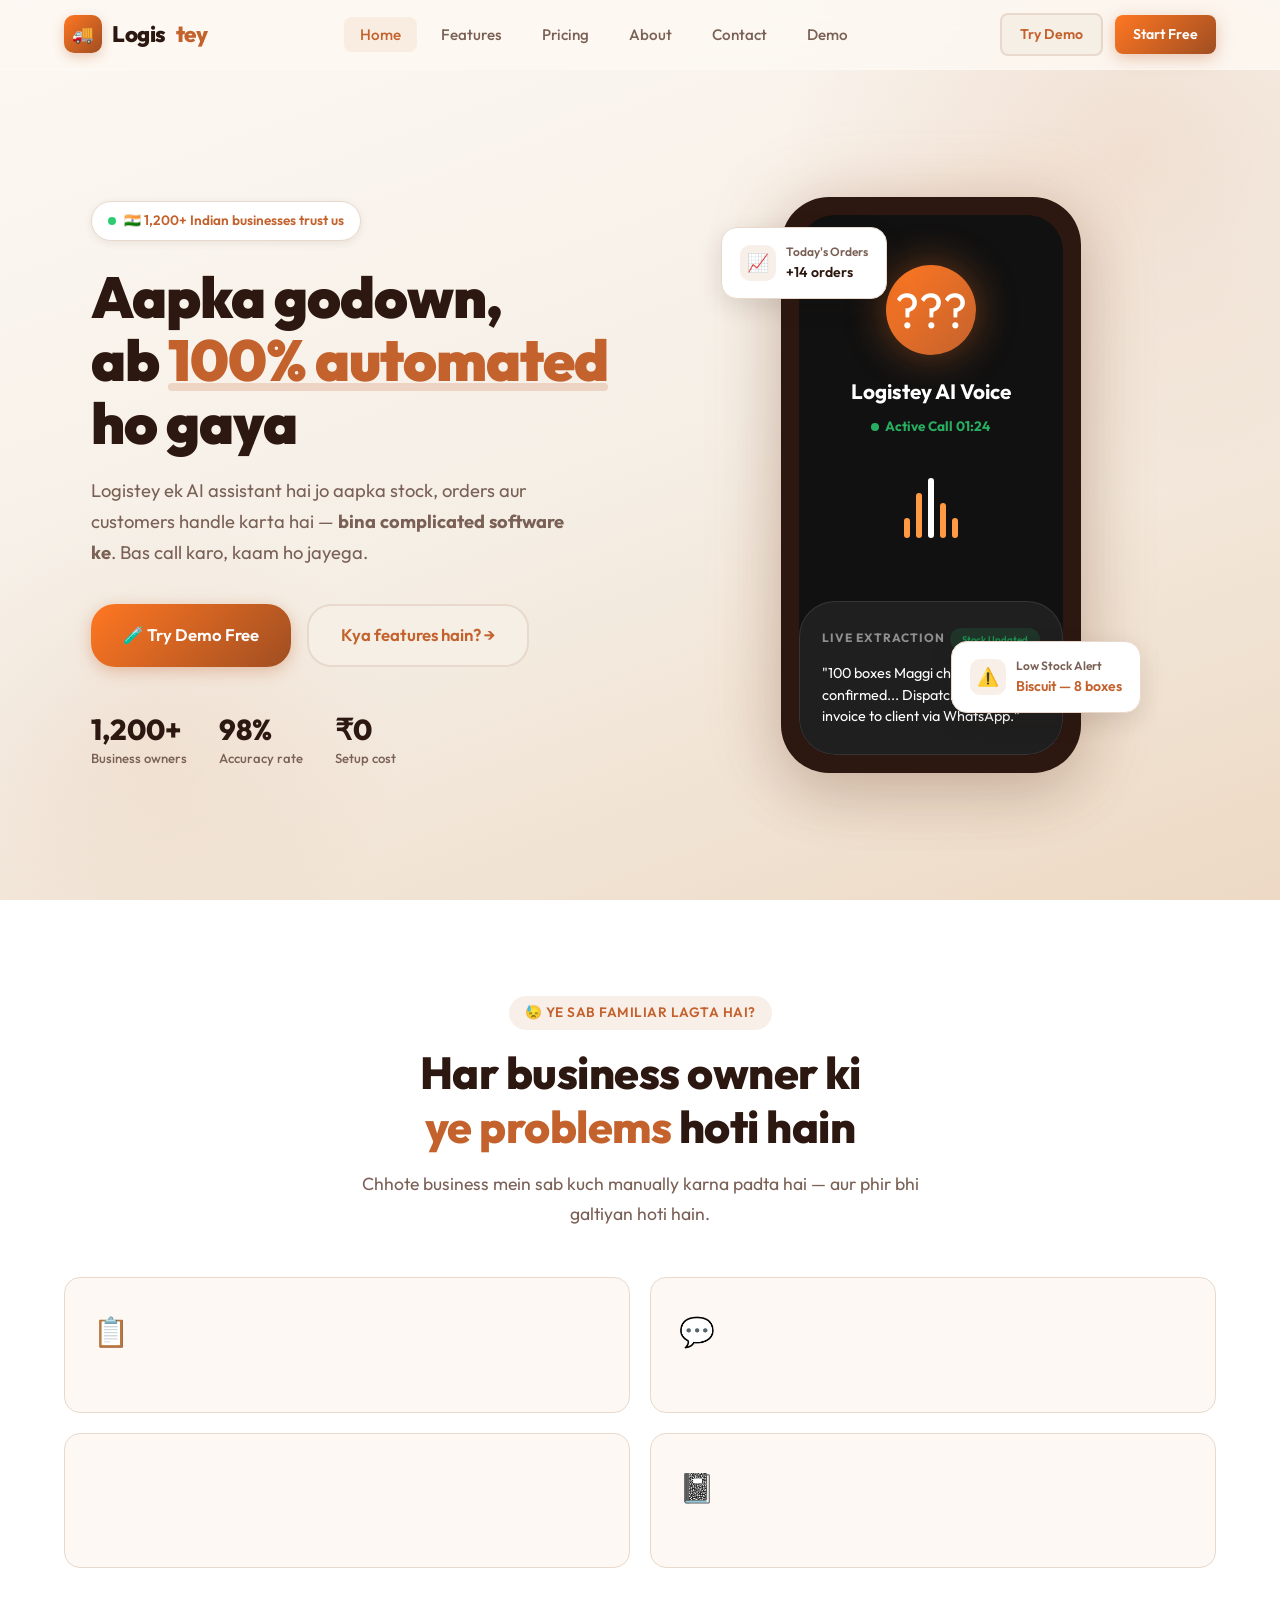
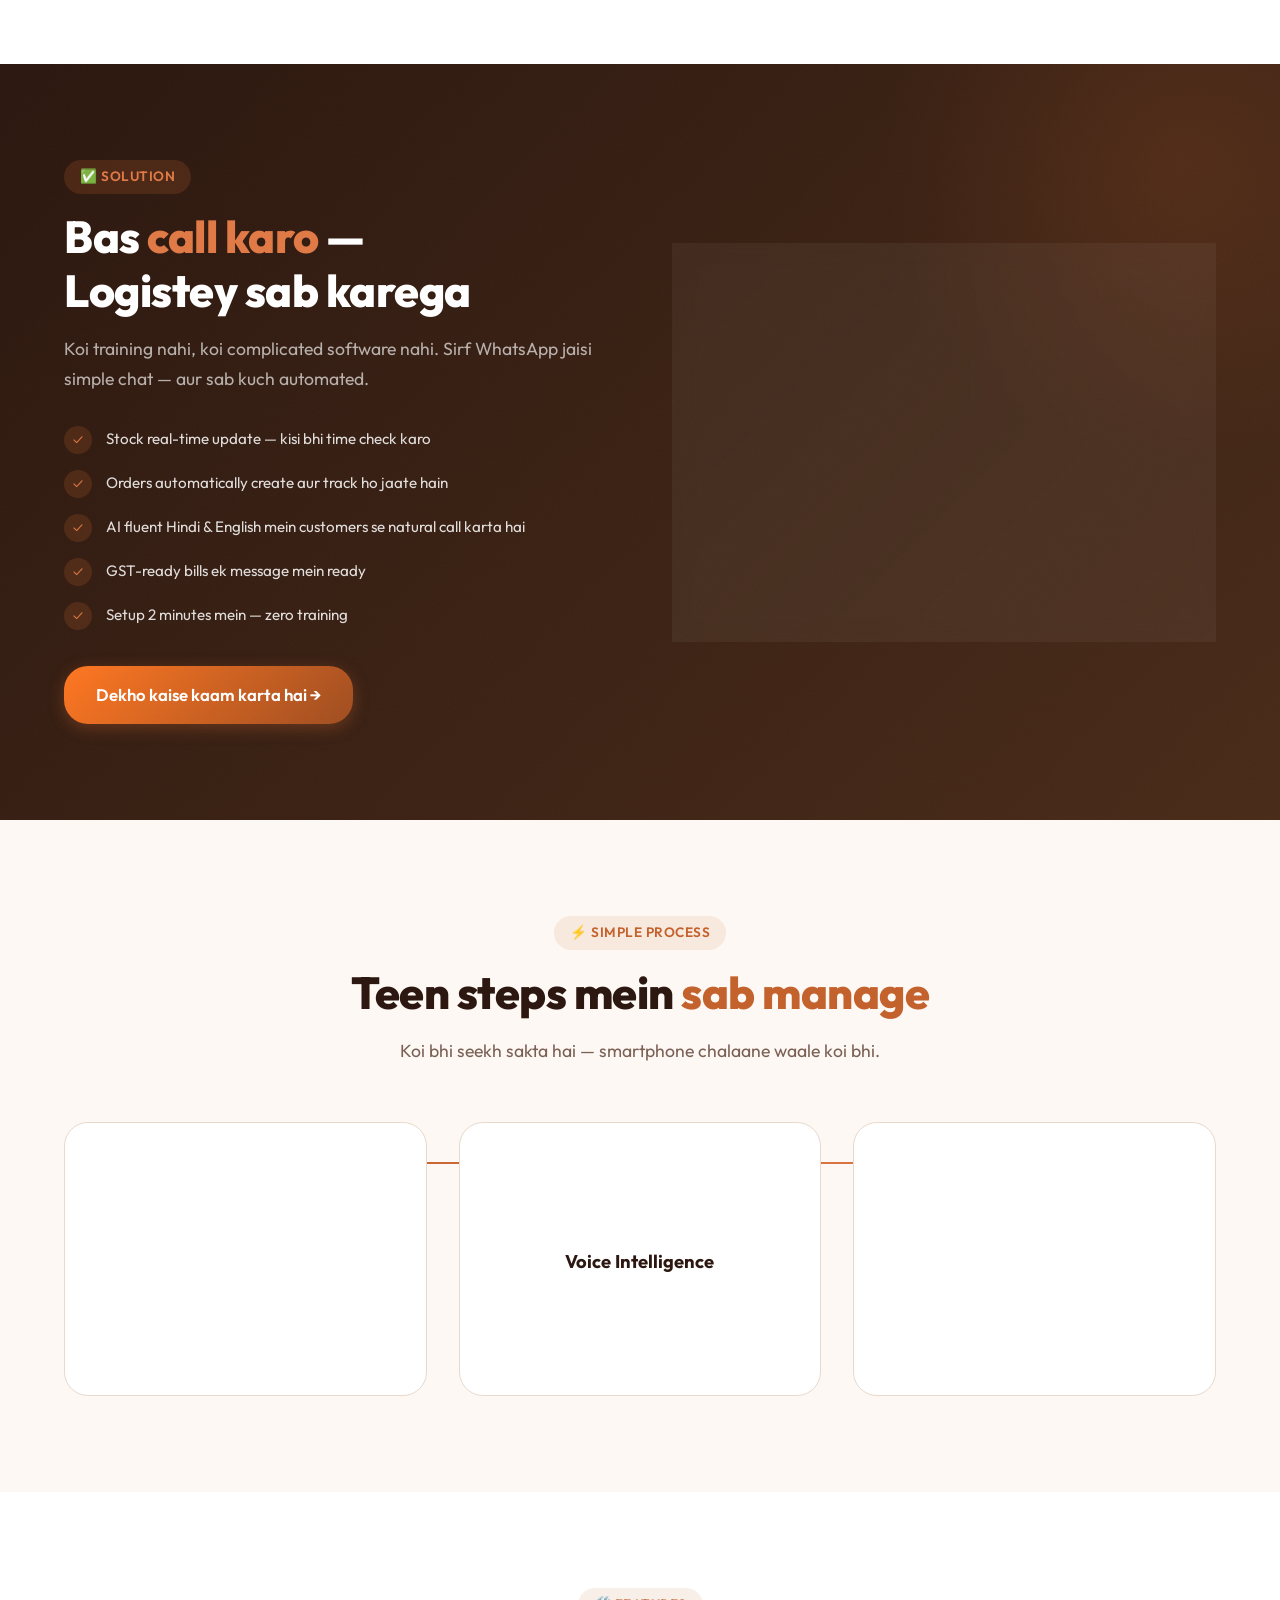
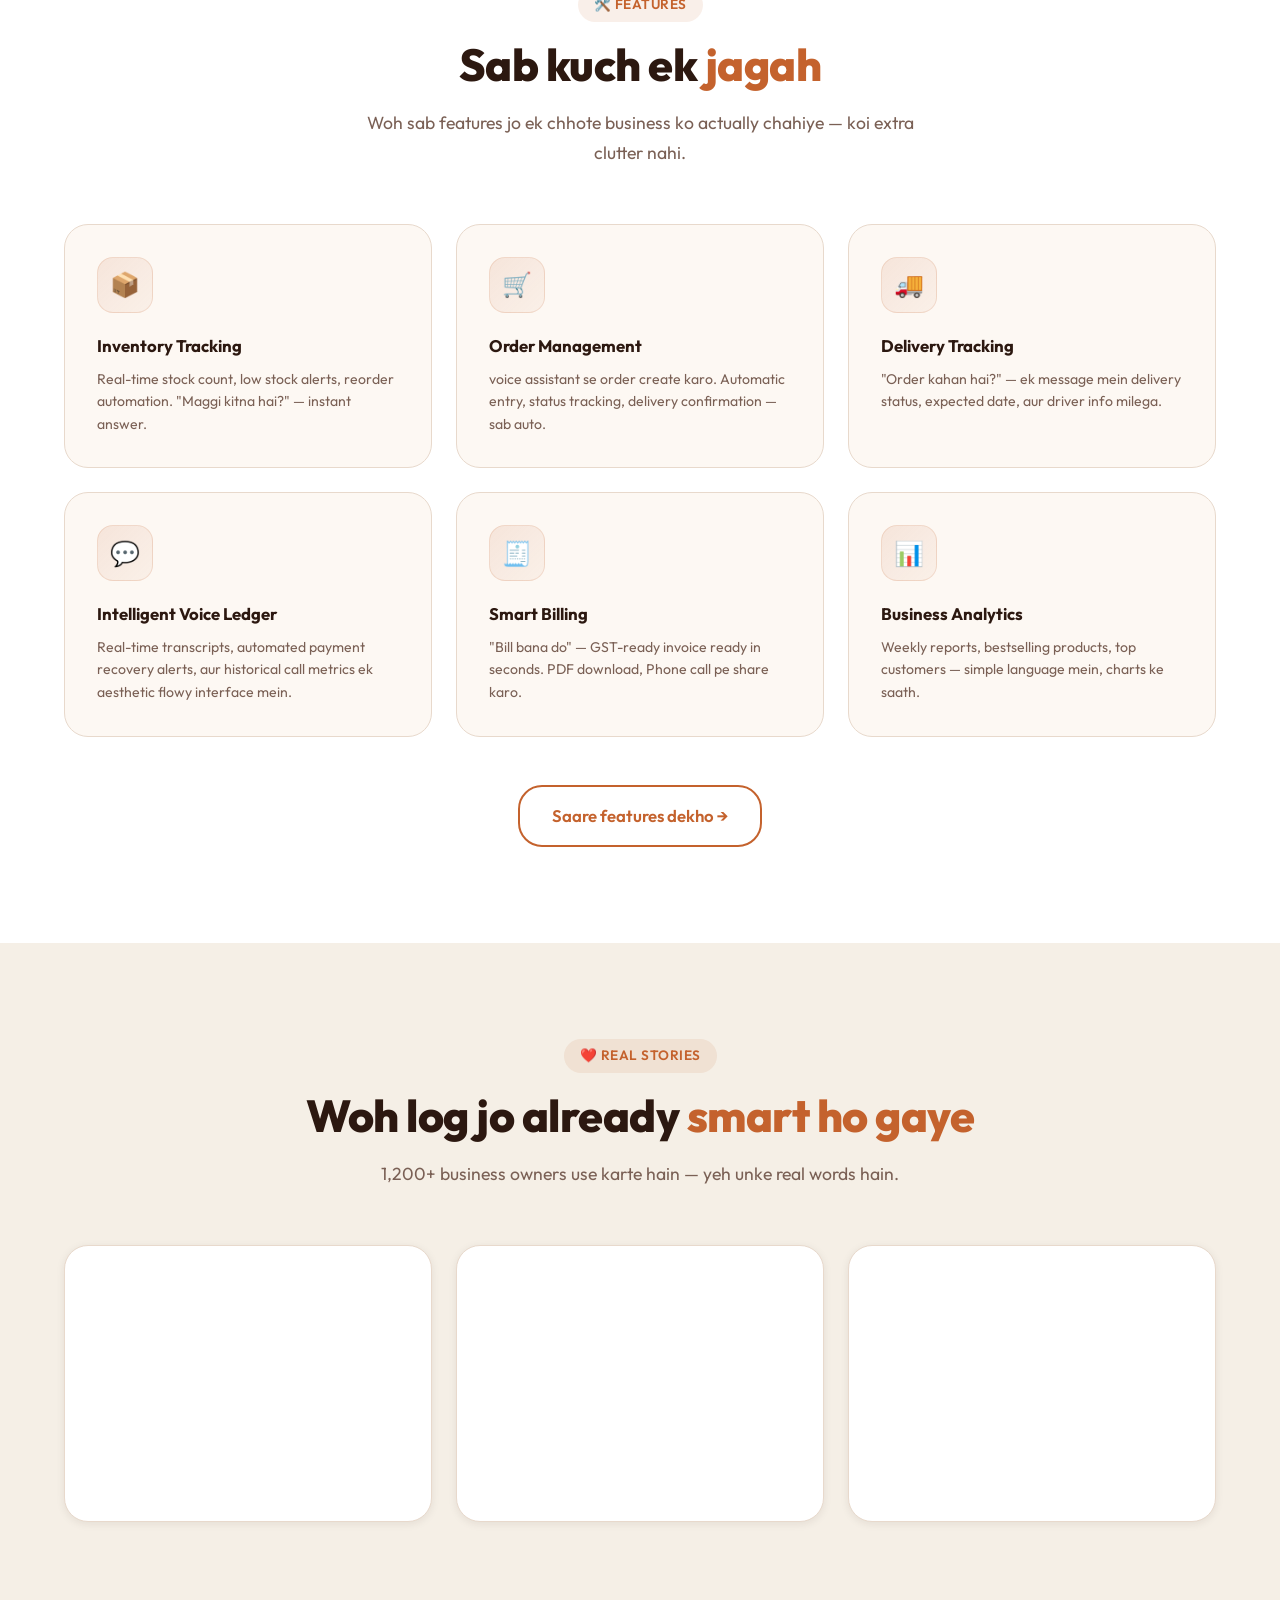
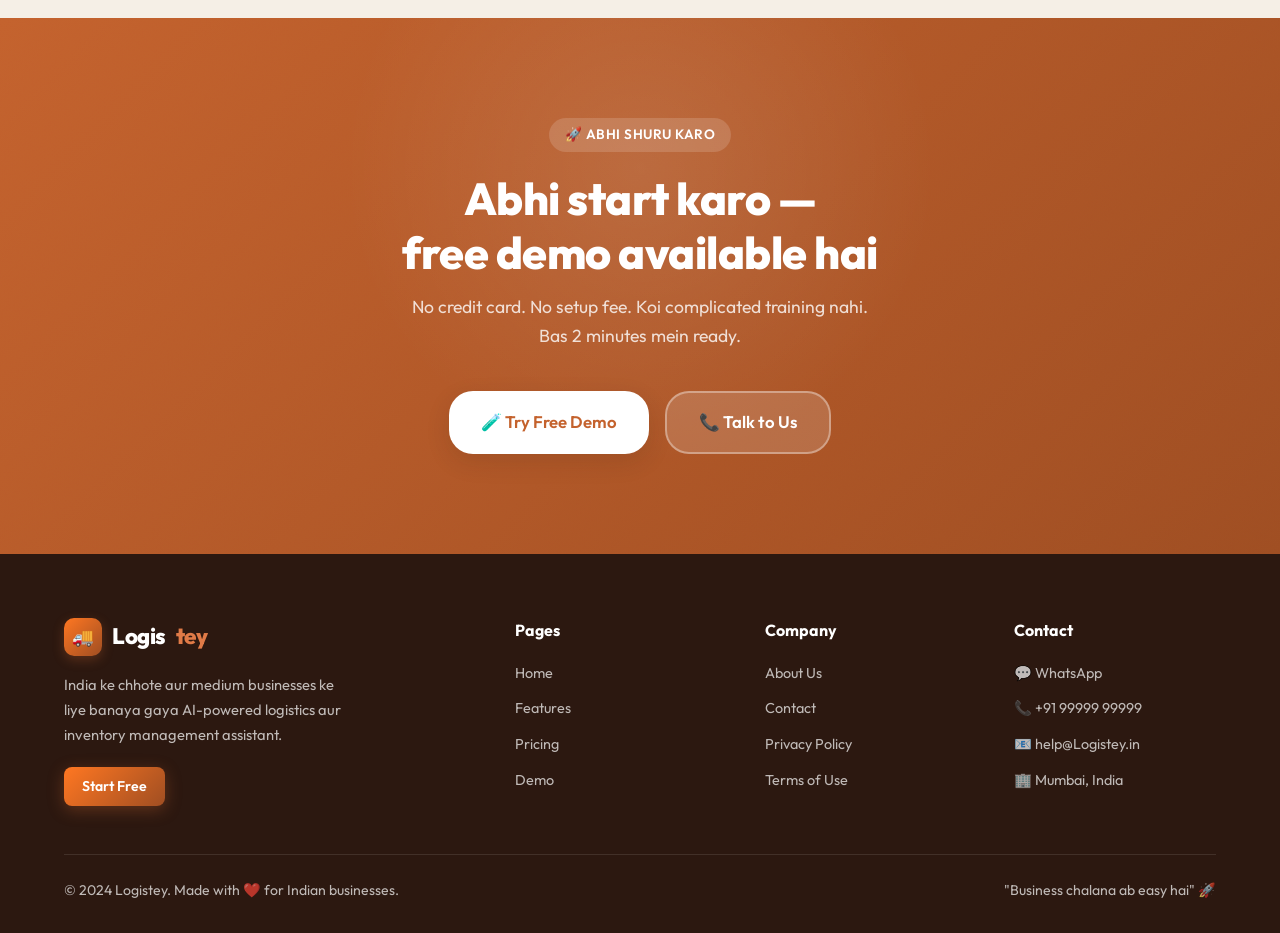
==== commit c1eb5856: "fix: full integration audit & stabilization Backend (app.py): - Fix /api/inventory to return all fie" ====
--- a/index.html
+++ b/index.html
@@ -1,11 +1,14 @@
 <!DOCTYPE html>
 <html lang="en">
+
 <head>
   <meta charset="UTF-8" />
   <meta name="viewport" content="width=device-width, initial-scale=1.0" />
   <title>Logistey — Aapka Godown, Ab Smart Ho Gaya</title>
-  <meta name="description" content="Logistey ek AI assistant hai jo aapka stock, orders aur customers handle karta hai — bina complicated software ke. Free demo available." />
+  <meta name="description"
+    content="Logistey ek AI assistant hai jo aapka stock, orders aur customers handle karta hai — bina complicated software ke. Free demo available." />
   <link rel="stylesheet" href="style.css" />
+  <link rel="manifest" href="manifest.json" />
   <style>
     /* ===== HOME PAGE SPECIFIC ===== */
 
@@ -23,18 +26,22 @@
     .hero::before {
       content: '';
       position: absolute;
-      top: -200px; right: -200px;
-      width: 700px; height: 700px;
-      background: radial-gradient(circle, rgba(196,98,45,0.12) 0%, transparent 70%);
+      top: -200px;
+      right: -200px;
+      width: 700px;
+      height: 700px;
+      background: radial-gradient(circle, rgba(196, 98, 45, 0.12) 0%, transparent 70%);
       pointer-events: none;
     }
 
     .hero::after {
       content: '';
       position: absolute;
-      bottom: -100px; left: -100px;
-      width: 500px; height: 500px;
-      background: radial-gradient(circle, rgba(196,98,45,0.08) 0%, transparent 70%);
+      bottom: -100px;
+      left: -100px;
+      width: 500px;
+      height: 500px;
+      background: radial-gradient(circle, rgba(196, 98, 45, 0.08) 0%, transparent 70%);
       pointer-events: none;
     }
 
@@ -63,7 +70,8 @@
     }
 
     .hero-badge .dot {
-      width: 8px; height: 8px;
+      width: 8px;
+      height: 8px;
       background: var(--success);
       border-radius: 50%;
       animation: pulse 1.5s ease-in-out infinite;
@@ -86,9 +94,11 @@
     .hero-title .highlight-block::after {
       content: '';
       position: absolute;
-      bottom: 0; left: 0; right: 0;
+      bottom: 0;
+      left: 0;
+      right: 0;
       height: 8px;
-      background: rgba(196,98,45,0.2);
+      background: rgba(196, 98, 45, 0.2);
       border-radius: 4px;
       z-index: -1;
     }
@@ -145,7 +155,7 @@
       background: var(--dark);
       border-radius: 48px;
       padding: 18px;
-      box-shadow: var(--shadow-lg), 0 0 80px rgba(196,98,45,0.2);
+      box-shadow: var(--shadow-lg), 0 0 80px rgba(196, 98, 45, 0.2);
       position: relative;
       z-index: 2;
     }
@@ -169,7 +179,8 @@
     }
 
     .phone-header-avatar {
-      width: 40px; height: 40px;
+      width: 40px;
+      height: 40px;
       background: linear-gradient(135deg, var(--primary), var(--primary-dark));
       border-radius: 50%;
       display: flex;
@@ -180,9 +191,20 @@
       font-size: 1rem;
     }
 
-    .phone-header-info { flex: 1; }
-    .phone-header-info .name { color: white; font-weight: 700; font-size: 0.92rem; }
-    .phone-header-info .status { color: var(--success); font-size: 0.75rem; }
+    .phone-header-info {
+      flex: 1;
+    }
+
+    .phone-header-info .name {
+      color: white;
+      font-weight: 700;
+      font-size: 0.92rem;
+    }
+
+    .phone-header-info .status {
+      color: var(--success);
+      font-size: 0.75rem;
+    }
 
     .phone-body {
       flex: 1;
@@ -214,7 +236,8 @@
     }
 
     .phone-send {
-      width: 36px; height: 36px;
+      width: 36px;
+      height: 36px;
       background: linear-gradient(135deg, var(--primary), var(--primary-dark));
       border-radius: 50%;
       border: none;
@@ -243,18 +266,21 @@
     }
 
     .float-card.top-left {
-      top: 30px; left: -60px;
+      top: 30px;
+      left: -60px;
       animation: float 4s ease-in-out infinite;
     }
 
     .float-card.bottom-right {
-      bottom: 60px; right: -60px;
+      bottom: 60px;
+      right: -60px;
       animation: float 4s ease-in-out infinite 2s;
     }
 
     .float-card .icon {
-      width: 36px; height: 36px;
-      background: rgba(196,98,45,0.1);
+      width: 36px;
+      height: 36px;
+      background: rgba(196, 98, 45, 0.1);
       border-radius: 10px;
       display: flex;
       align-items: center;
@@ -288,7 +314,7 @@
 
     .problem-card:hover {
       border-color: var(--primary);
-      background: rgba(196,98,45,0.04);
+      background: rgba(196, 98, 45, 0.04);
     }
 
     .problem-icon {
@@ -321,9 +347,11 @@
     .solution-section::before {
       content: '';
       position: absolute;
-      top: -200px; right: -200px;
-      width: 600px; height: 600px;
-      background: radial-gradient(circle, rgba(196,98,45,0.15) 0%, transparent 70%);
+      top: -200px;
+      right: -200px;
+      width: 600px;
+      height: 600px;
+      background: radial-gradient(circle, rgba(196, 98, 45, 0.15) 0%, transparent 70%);
       pointer-events: none;
     }
 
@@ -335,12 +363,17 @@
     }
 
     .solution-content .section-label {
-      background: rgba(196,98,45,0.2);
+      background: rgba(196, 98, 45, 0.2);
       color: var(--primary-light);
     }
 
-    .solution-content .section-title { color: white; }
-    .solution-content .section-subtitle { color: rgba(255,255,255,0.65); }
+    .solution-content .section-title {
+      color: white;
+    }
+
+    .solution-content .section-subtitle {
+      color: rgba(255, 255, 255, 0.65);
+    }
 
     .solution-points {
       margin-top: 32px;
@@ -356,8 +389,9 @@
     }
 
     .solution-point .check {
-      width: 28px; height: 28px;
-      background: rgba(196,98,45,0.2);
+      width: 28px;
+      height: 28px;
+      background: rgba(196, 98, 45, 0.2);
       border-radius: 50%;
       display: flex;
       align-items: center;
@@ -368,7 +402,7 @@
     }
 
     .solution-point span {
-      color: rgba(255,255,255,0.85);
+      color: rgba(255, 255, 255, 0.85);
       font-size: 0.95rem;
     }
 
@@ -409,7 +443,8 @@
     }
 
     .step-number {
-      width: 64px; height: 64px;
+      width: 64px;
+      height: 64px;
       background: linear-gradient(135deg, var(--primary), var(--primary-dark));
       border-radius: 20px;
       display: flex;
@@ -419,7 +454,7 @@
       font-weight: 900;
       color: white;
       margin: 0 auto 20px;
-      box-shadow: 0 8px 20px rgba(196,98,45,0.35);
+      box-shadow: 0 8px 20px rgba(196, 98, 45, 0.35);
     }
 
     .step-card h3 {
@@ -436,7 +471,9 @@
     }
 
     /* FEATURES HIGHLIGHT */
-    .features-section { background: white; }
+    .features-section {
+      background: white;
+    }
 
     .features-grid {
       display: grid;
@@ -459,7 +496,9 @@
     .feature-card::before {
       content: '';
       position: absolute;
-      top: 0; left: 0; right: 0;
+      top: 0;
+      left: 0;
+      right: 0;
       height: 4px;
       background: linear-gradient(90deg, var(--primary), var(--primary-light));
       transform: scaleX(0);
@@ -467,7 +506,9 @@
       transition: var(--transition);
     }
 
-    .feature-card:hover::before { transform: scaleX(1); }
+    .feature-card:hover::before {
+      transform: scaleX(1);
+    }
 
     .feature-card:hover {
       transform: translateY(-4px);
@@ -476,15 +517,16 @@
     }
 
     .feat-icon {
-      width: 56px; height: 56px;
-      background: linear-gradient(135deg, rgba(196,98,45,0.12), rgba(196,98,45,0.05));
+      width: 56px;
+      height: 56px;
+      background: linear-gradient(135deg, rgba(196, 98, 45, 0.12), rgba(196, 98, 45, 0.05));
       border-radius: var(--radius-md);
       display: flex;
       align-items: center;
       justify-content: center;
       font-size: 1.5rem;
       margin-bottom: 20px;
-      border: 1px solid rgba(196,98,45,0.15);
+      border: 1px solid rgba(196, 98, 45, 0.15);
     }
 
     .feature-card h3 {
@@ -549,7 +591,8 @@
     }
 
     .testi-avatar {
-      width: 44px; height: 44px;
+      width: 44px;
+      height: 44px;
       border-radius: 50%;
       display: flex;
       align-items: center;
@@ -559,8 +602,16 @@
       color: white;
     }
 
-    .testi-name { font-weight: 700; font-size: 0.92rem; color: var(--dark); }
-    .testi-role { font-size: 0.8rem; color: var(--text-muted); }
+    .testi-name {
+      font-weight: 700;
+      font-size: 0.92rem;
+      color: var(--dark);
+    }
+
+    .testi-role {
+      font-size: 0.8rem;
+      color: var(--text-muted);
+    }
 
     /* FINAL CTA */
     .cta-section {
@@ -575,15 +626,24 @@
     .cta-section::before {
       content: '';
       position: absolute;
-      top: -150px; left: 50%;
+      top: -150px;
+      left: 50%;
       transform: translateX(-50%);
-      width: 600px; height: 600px;
-      background: radial-gradient(circle, rgba(255,255,255,0.1) 0%, transparent 70%);
+      width: 600px;
+      height: 600px;
+      background: radial-gradient(circle, rgba(255, 255, 255, 0.1) 0%, transparent 70%);
       pointer-events: none;
     }
 
-    .cta-section .section-title { color: white; margin-bottom: 12px; }
-    .cta-section .section-subtitle { color: rgba(255,255,255,0.8); margin: 0 auto 40px; }
+    .cta-section .section-title {
+      color: white;
+      margin-bottom: 12px;
+    }
+
+    .cta-section .section-subtitle {
+      color: rgba(255, 255, 255, 0.8);
+      margin: 0 auto 40px;
+    }
 
     .cta-buttons {
       display: flex;
@@ -594,510 +654,597 @@
 
     /* Responsive */
     @media (max-width: 1024px) {
-      .hero-inner { grid-template-columns: 1fr; gap: 48px; }
-      .hero-visual { display: none; }
-      .solution-inner { grid-template-columns: 1fr; }
-      .features-grid { grid-template-columns: repeat(2, 1fr); }
-      .testi-grid { grid-template-columns: repeat(2, 1fr); }
+      .hero-inner {
+        grid-template-columns: 1fr;
+        gap: 48px;
+      }
+
+      .hero-visual {
+        display: none;
+      }
+
+      .solution-inner {
+        grid-template-columns: 1fr;
+      }
+
+      .features-grid {
+        grid-template-columns: repeat(2, 1fr);
+      }
+
+      .testi-grid {
+        grid-template-columns: repeat(2, 1fr);
+      }
     }
 
     @media (max-width: 768px) {
-      .problem-grid { grid-template-columns: 1fr; }
-      .steps-grid { grid-template-columns: 1fr; }
-      .steps-grid::before { display: none; }
-      .features-grid { grid-template-columns: 1fr; }
-      .testi-grid { grid-template-columns: 1fr; }
-      .hero-stats { flex-wrap: wrap; gap: 24px; }
+      .problem-grid {
+        grid-template-columns: 1fr;
+      }
+
+      .steps-grid {
+        grid-template-columns: 1fr;
+      }
+
+      .steps-grid::before {
+        display: none;
+      }
+
+      .features-grid {
+        grid-template-columns: 1fr;
+      }
+
+      .testi-grid {
+        grid-template-columns: 1fr;
+      }
+
+      .hero-stats {
+        flex-wrap: wrap;
+        gap: 24px;
+      }
     }
   </style>
 </head>
+
 <body>
 
-<!-- ========== NAVBAR ========== -->
-<nav class="navbar" id="navbar">
-  <div class="nav-inner">
-    <a href="index.html" class="nav-logo">
-      <div class="logo-icon">🚚</div>
-      Logis<span>tey</span>
-    </a>
-
-    <ul class="nav-links">
-      <li><a href="index.html" class="active">Home</a></li>
-      <li><a href="features.html">Features</a></li>
-      <li><a href="pricing.html">Pricing</a></li>
-      <li><a href="about.html">About</a></li>
-      <li><a href="contact.html">Contact</a></li>
-      <li><a href="demo.html">Demo</a></li>
-    </ul>
-
-    <div class="nav-cta">
-      <a href="demo.html" class="btn btn-secondary btn-sm">Try Demo</a>
-      <a href="pricing.html" class="btn btn-primary btn-sm">Start Free</a>
+  <!-- ========== NAVBAR ========== -->
+  <nav class="navbar" id="navbar">
+    <div class="nav-inner">
+      <a href="index.html" class="nav-logo">
+        <div class="logo-icon">🚚</div>
+        Logis<span>tey</span>
+      </a>
+
+      <ul class="nav-links">
+        <li><a href="index.html" class="active">Home</a></li>
+        <li><a href="features.html">Features</a></li>
+        <li><a href="pricing.html">Pricing</a></li>
+        <li><a href="about.html">About</a></li>
+        <li><a href="contact.html">Contact</a></li>
+        <li><a href="demo.html">Demo</a></li>
+      </ul>
+
+      <div class="nav-cta">
+        <a href="demo.html" class="btn btn-secondary btn-sm">Try Demo</a>
+        <a href="pricing.html" class="btn btn-primary btn-sm">Start Free</a>
+      </div>
+
+      <button class="hamburger" id="hamburger" aria-label="Menu">
+        <span></span><span></span><span></span>
+      </button>
     </div>
-
-    <button class="hamburger" id="hamburger" aria-label="Menu">
-      <span></span><span></span><span></span>
-    </button>
+  </nav>
+
+  <!-- Mobile Menu -->
+  <div class="mobile-menu" id="mobileMenu">
+    <a href="index.html">Home</a>
+    <a href="features.html">Features</a>
+    <a href="pricing.html">Pricing</a>
+    <a href="about.html">About</a>
+    <a href="contact.html">Contact</a>
+    <a href="demo.html">🧪 Try Demo</a>
   </div>
-</nav>
-
-<!-- Mobile Menu -->
-<div class="mobile-menu" id="mobileMenu">
-  <a href="index.html">Home</a>
-  <a href="features.html">Features</a>
-  <a href="pricing.html">Pricing</a>
-  <a href="about.html">About</a>
-  <a href="contact.html">Contact</a>
-  <a href="demo.html">🧪 Try Demo</a>
-</div>
-
-<!-- ========== HERO ========== -->
-<section class="hero">
-  <div class="container">
-    <div class="hero-inner">
-      <div class="hero-content">
-        <div class="hero-badge fade-up">
-          <span class="dot"></span>
-          🇮🇳 1,200+ Indian businesses trust us
-        </div>
-
-        <h1 class="hero-title fade-up delay-1">
-          Aapka godown,<br />
-          ab <span class="highlight highlight-block">smart</span><br />
-          ho gaya
-        </h1>
-
-        <p class="hero-sub fade-up delay-2">
-          Logistey ek AI assistant hai jo aapka stock, orders aur customers handle karta hai — <strong>bina complicated software ke</strong>. Bas message karo, kaam ho jayega.
-        </p>
-
-        <div class="hero-buttons fade-up delay-3">
-          <a href="demo.html" class="btn btn-primary btn-lg">
-            🧪 Try Demo Free
-          </a>
-          <a href="features.html" class="btn btn-secondary btn-lg">
-            Kya features hain? →
-          </a>
-        </div>
-
-        <div class="hero-stats fade-up delay-4">
-          <div class="stat-item">
-            <span class="stat-num">1,200+</span>
-            <span class="stat-label">Business owners</span>
-          </div>
-          <div class="stat-item">
-            <span class="stat-num">98%</span>
-            <span class="stat-label">Accuracy rate</span>
-          </div>
-          <div class="stat-item">
-            <span class="stat-num">₹0</span>
-            <span class="stat-label">Setup cost</span>
-          </div>
-        </div>
-      </div>
-
-      <!-- Phone Mockup -->
-      <div class="hero-visual fade-up">
-        <div style="position: relative;">
-          <div class="phone-mockup animate-float">
-            <div class="phone-screen">
-              <div class="phone-header">
-                <div class="phone-header-avatar">🚚</div>
-                <div class="phone-header-info">
-                  <div class="name">Logistey AI</div>
-                  <div class="status">● Online</div>
+
+  <!-- ========== HERO ========== -->
+  <section class="hero">
+    <div class="container">
+      <div class="hero-inner">
+        <div class="hero-content">
+          <div class="hero-badge fade-up">
+            <span class="dot"></span>
+            🇮🇳 1,200+ Indian businesses trust us
+          </div>
+
+          <h1 class="hero-title fade-up delay-1">
+            Aapka godown,<br />
+            ab <span class="highlight highlight-block">100% automated</span><br />
+            ho gaya
+          </h1>
+
+          <p class="hero-sub fade-up delay-2">
+            Logistey ek AI assistant hai jo aapka stock, orders aur customers handle karta hai — <strong>bina
+              complicated software ke</strong>. Bas call karo, kaam ho jayega.
+          </p>
+
+          <div class="hero-buttons fade-up delay-3">
+            <a href="demo.html" class="btn btn-primary btn-lg">
+              🧪 Try Demo Free
+            </a>
+            <a href="features.html" class="btn btn-secondary btn-lg">
+              Kya features hain? →
+            </a>
+          </div>
+
+          <div class="hero-stats fade-up delay-4">
+            <div class="stat-item">
+              <span class="stat-num">1,200+</span>
+              <span class="stat-label">Business owners</span>
+            </div>
+            <div class="stat-item">
+              <span class="stat-num">98%</span>
+              <span class="stat-label">Accuracy rate</span>
+            </div>
+            <div class="stat-item">
+              <span class="stat-num">₹0</span>
+              <span class="stat-label">Setup cost</span>
+            </div>
+          </div>
+        </div>
+
+        <!-- Phone Mockup -->
+        <div class="hero-visual fade-up">
+          <div style="position: relative;">
+            <div class="phone-mockup animate-float">
+              <div class="phone-screen"
+                style="background:#111; justify-content:center; align-items:center; text-align:center;">
+                <!-- Active Caller Info -->
+                <div style="margin-top: 50px; color:white;">
+                  <div
+                    style="width:90px; height:90px; border-radius:50%; background:linear-gradient(135deg, #FF7722, #C4622D); margin:0 auto 20px; display:flex; align-items:center; justify-content:center; font-size:3rem; box-shadow:0 0 40px rgba(255,119,34,0.4)">
+                    ???</div>
+                  <h3 style="font-size:1.3rem; font-weight:700; margin-bottom:8px;">Logistey AI Voice</h3>
+                  <span
+                    style="color:#27AE60; font-size:0.85rem; font-weight:700; display:flex; align-items:center; justify-content:center; gap:6px;">
+                    <span
+                      style="width:8px; height:8px; background:#27AE60; border-radius:50%; animation: pulse 1.5s infinite;"></span>
+                    Active Call 01:24
+                  </span>
+                </div>
+
+                <!-- Glowing Waveforms (Inline styles hack) -->
+                <div
+                  style="display:flex; justify-content:center; align-items:flex-end; gap:6px; height:60px; margin:40px 0;">
+                  <div
+                    style="width:6px; height:20px; background:#FF9944; border-radius:10px; animation: pulse 1.2s infinite ease-in-out;">
+                  </div>
+                  <div
+                    style="width:6px; height:45px; background:#FF9944; border-radius:10px; animation: pulse 0.8s infinite ease-in-out 0.2s;">
+                  </div>
+                  <div
+                    style="width:6px; height:60px; background:white; border-radius:10px; animation: pulse 1s infinite ease-in-out 0.4s;">
+                  </div>
+                  <div
+                    style="width:6px; height:35px; background:#FF9944; border-radius:10px; animation: pulse 1.3s infinite ease-in-out 0.1s;">
+                  </div>
+                  <div
+                    style="width:6px; height:20px; background:#FF9944; border-radius:10px; animation: pulse 1.1s infinite ease-in-out 0.5s;">
+                  </div>
+                </div>
+
+                <!-- Live Transcript Area -->
+                <div
+                  style="margin-top:auto; background:rgba(255,255,255,0.06); width:100%; padding:26px 22px; border-radius: 36px; text-align:left; border: 1px solid rgba(255,255,255,0.1);">
+                  <div style="display:flex; justify-content:space-between; margin-bottom:12px;">
+                    <div
+                      style="color:rgba(255,255,255,0.5); font-size:0.75rem; text-transform:uppercase; letter-spacing:1px; font-weight:700;">
+                      Live Extraction</div>
+                    <span class="badge badge-green" style="font-size:0.6rem">Stock Updated</span>
+                  </div>
+                  <div style="color:white; font-size:0.9rem; line-height:1.5;">"100 boxes Maggi checked. Order
+                    confirmed... Dispatching auto-invoice to client via WhatsApp."</div>
                 </div>
               </div>
-              <div class="phone-body" id="chatBody">
-                <div class="chat-bubble bot">
-                  <div class="bubble-avatar bot">G</div>
-                  <div class="bubble-text">Namaste! Main aapka Logistey AI hoon 🙏 Kya help chahiye?</div>
+            </div>
+
+            <!-- Floating cards -->
+            <div class="float-card top-left">
+              <div class="icon">📈</div>
+              <div>
+                <div style="font-size:0.75rem;color:var(--text-muted)">Today's Orders</div>
+                <div style="color:var(--dark)">+14 orders</div>
+              </div>
+            </div>
+
+            <div class="float-card bottom-right">
+              <div class="icon">⚠️</div>
+              <div>
+                <div style="font-size:0.75rem;color:var(--text-muted)">Low Stock Alert</div>
+                <div style="color:var(--primary)">Biscuit — 8 boxes</div>
+              </div>
+            </div>
+          </div>
+        </div>
+      </div>
+    </div>
+  </section>
+
+  <!-- ========== PROBLEM SECTION ========== -->
+  <section class="section problem-section">
+    <div class="container">
+      <div class="text-center">
+        <span class="section-label fade-up">😓 Ye sab familiar lagta hai?</span>
+        <h2 class="section-title fade-up delay-1">Har business owner ki<br /><span class="highlight">ye problems</span>
+          hoti hain</h2>
+        <p class="section-subtitle fade-up delay-2">Chhote business mein sab kuch manually karna padta hai — aur phir
+          bhi galtiyan hoti hain.</p>
+      </div>
+
+      <div class="problem-grid">
+        <div class="problem-card fade-up">
+          <div class="problem-icon">📋</div>
+          <div>
+            <h3>Stock ka pata nahi rehta</h3>
+            <p>Register mein likhna padta hai, phir bhi exact count miss ho jata hai. End of day calculation — bada time
+              lagta hai.</p>
+          </div>
+        </div>
+        <div class="problem-card fade-up delay-1">
+          <div class="problem-icon">💬</div>
+          <div>
+            <h3>Akele kitne calls handle karoge?</h3>
+            <p>Phone call pe dhero messages aate hain, sab ko manually reply karna padta hai. Customers frustrate ho
+              jaate
+              hain.</p>
+          </div>
+        </div>
+        <div class="problem-card fade-up delay-2">
+          <div class="problem-icon">🚚</div>
+          <div>
+            <h3>Order aur delivery track karna mushkil</h3>
+            <p>Kaunsa order kahan hai? Delivered hua ya nahi? Sab ko phone karke poochhna padta hai. Bahut time waste.
+            </p>
+          </div>
+        </div>
+        <div class="problem-card fade-up delay-3">
+          <div class="problem-icon">📓</div>
+          <div>
+            <h3>Excel ya diary pe sab likhna padta hai</h3>
+            <p>Purani diary khogi toh puri history chali gayi. Excel formula samajhna mushkil, aur employees update nahi
+              karte.</p>
+          </div>
+        </div>
+      </div>
+    </div>
+  </section>
+
+  <!-- ========== SOLUTION SECTION ========== -->
+  <section class="section solution-section grain-bg">
+    <div class="container">
+      <div class="solution-inner">
+        <div class="solution-content">
+          <span class="section-label fade-up">✅ Solution</span>
+          <h2 class="section-title fade-up delay-1">Bas <span style="color:var(--primary-light)">call karo</span>
+            —<br />Logistey sab karega</h2>
+          <p class="section-subtitle fade-up delay-2">Koi training nahi, koi complicated software nahi. Sirf WhatsApp
+            jaisi simple chat — aur sab kuch automated.</p>
+
+          <div class="solution-points fade-up delay-3">
+            <div class="solution-point">
+              <div class="check">✓</div>
+              <span>Stock real-time update — kisi bhi time check karo</span>
+            </div>
+            <div class="solution-point">
+              <div class="check">✓</div>
+              <span>Orders automatically create aur track ho jaate hain</span>
+            </div>
+            <div class="solution-point">
+              <div class="check">✓</div>
+              <span>AI fluent Hindi & English mein customers se natural call karta hai</span>
+            </div>
+            <div class="solution-point">
+              <div class="check">✓</div>
+              <span>GST-ready bills ek message mein ready</span>
+            </div>
+            <div class="solution-point">
+              <div class="check">✓</div>
+              <span>Setup 2 minutes mein — zero training</span>
+            </div>
+          </div>
+
+          <div style="margin-top:36px" class="fade-up delay-4">
+            <a href="demo.html" class="btn btn-primary btn-lg">Dekho kaise kaam karta hai →</a>
+          </div>
+        </div>
+
+        <!-- Dashboard preview in dark section -->
+        <div class="fade-up delay-2" style="position:relative;">
+          <div
+            style="background:rgba(255,255,255,0.05);border:1px solid rgba(255,255,255,0.1);border-radius:var(--radius-xl);padding:24px;backdrop-filter:blur(10px)">
+            <div style="display:flex;justify-content:space-between;align-items:center;margin-bottom:20px">
+              <span style="color:white;font-weight:700;font-size:1rem">📊 Live Dashboard</span>
+              <span class="badge badge-green">● Live</span>
+            </div>
+
+            <div style="display:grid;grid-template-columns:1fr 1fr;gap:12px;margin-bottom:16px">
+              <div style="background:rgba(255,255,255,0.08);border-radius:var(--radius-md);padding:16px">
+                <div style="color:rgba(255,255,255,0.5);font-size:0.78rem;margin-bottom:4px">Total Stock Value</div>
+                <div style="color:white;font-size:1.4rem;font-weight:800">₹4.2L</div>
+                <div style="color:var(--success);font-size:0.78rem">↑ +12% this week</div>
+              </div>
+              <div style="background:rgba(255,255,255,0.08);border-radius:var(--radius-md);padding:16px">
+                <div style="color:rgba(255,255,255,0.5);font-size:0.78rem;margin-bottom:4px">Active Orders</div>
+                <div style="color:white;font-size:1.4rem;font-weight:800">38</div>
+                <div style="color:var(--warning);font-size:0.78rem">4 need attention</div>
+              </div>
+            </div>
+
+            <div
+              style="background:rgba(255,255,255,0.05);border:1px solid rgba(255,255,255,0.1);border-radius:var(--radius-md);padding:16px">
+              <div
+                style="color:rgba(255,255,255,0.5);font-size:0.78rem;margin-bottom:12px;font-weight:600;text-transform:uppercase;letter-spacing:0.5px">
+                Low Stock Alert ⚠️</div>
+              <div style="display:flex;flex-direction:column;gap:10px">
+                <div style="display:flex;justify-content:space-between;align-items:center">
+                  <span style="color:rgba(255,255,255,0.85);font-size:0.88rem">Maggi Noodles</span>
+                  <span class="badge badge-yellow">42 boxes</span>
                 </div>
-                <div class="chat-bubble user">
-                  <div class="bubble-avatar user-av">R</div>
-                  <div class="bubble-text">Maggi kitna bacha hai?</div>
+                <div style="display:flex;justify-content:space-between;align-items:center">
+                  <span style="color:rgba(255,255,255,0.85);font-size:0.88rem">Parle Biscuit</span>
+                  <span class="badge badge-red">8 boxes ⚠️</span>
                 </div>
-                <div class="chat-bubble bot">
-                  <div class="bubble-avatar bot">G</div>
-                  <div class="bubble-text">Ramesh bhai, <strong>Maggi ka stock 42 boxes</strong> hai ✅ Low stock alert — reorder karein? 📦</div>
-                </div>
-                <div class="chat-bubble user">
-                  <div class="bubble-avatar user-av">R</div>
-                  <div class="bubble-text">Haan, 100 boxes order kar do</div>
-                </div>
-                <div class="chat-bubble bot">
-                  <div class="bubble-avatar bot">G</div>
-                  <div class="bubble-text">Order create ho gaya! 🎉 100 boxes Maggi — delivery kal tak expected hai.</div>
+                <div style="display:flex;justify-content:space-between;align-items:center">
+                  <span style="color:rgba(255,255,255,0.85);font-size:0.88rem">Basmati Rice 5kg</span>
+                  <span class="badge badge-green">120 bags ✓</span>
                 </div>
               </div>
-              <div class="phone-input-row">
-                <input type="text" placeholder="Message bhejo..." readonly />
-                <button class="phone-send">➤</button>
-              </div>
-            </div>
-          </div>
-
-          <!-- Floating cards -->
-          <div class="float-card top-left">
-            <div class="icon">📈</div>
+            </div>
+          </div>
+        </div>
+      </div>
+    </div>
+  </section>
+
+  <!-- ========== HOW IT WORKS ========== -->
+  <section class="section">
+    <div class="container">
+      <div class="text-center">
+        <span class="section-label fade-up">⚡ Simple Process</span>
+        <h2 class="section-title fade-up delay-1">Teen steps mein <span class="highlight">sab manage</span></h2>
+        <p class="section-subtitle fade-up delay-2">Koi bhi seekh sakta hai — smartphone chalaane waale koi bhi.</p>
+      </div>
+
+      <div class="steps-grid">
+        <div class="step-card fade-up">
+          <div class="step-number">1</div>
+          <h3>AI Call Receive</h3>
+          <p>Apne dedicated AI number par normal language mein likho — Hindi ya English, jo comfortable ho.</p>
+        </div>
+        <div class="step-card fade-up delay-1">
+          <div class="step-number">2</div>
+          <h3>Voice Intelligence</h3>
+          <p>Logistey automatically samjhega aap kya chahte ho — stock check, order ya kuch aur.</p>
+        </div>
+        <div class="step-card fade-up delay-2">
+          <div class="step-number">3</div>
+          <h3>System Update</h3>
+          <p>Dashboard automatically update ho jayega. Bill, order, stock — sab ek jagah, real-time.</p>
+        </div>
+      </div>
+    </div>
+  </section>
+
+  <!-- ========== FEATURES HIGHLIGHT ========== -->
+  <section class="section features-section">
+    <div class="container">
+      <div class="text-center">
+        <span class="section-label fade-up">🛠️ Features</span>
+        <h2 class="section-title fade-up delay-1">Sab kuch ek <span class="highlight">jagah</span></h2>
+        <p class="section-subtitle fade-up delay-2">Woh sab features jo ek chhote business ko actually chahiye — koi
+          extra clutter nahi.</p>
+      </div>
+
+      <div class="features-grid">
+        <div class="feature-card fade-up">
+          <div class="feat-icon">📦</div>
+          <h3>Inventory Tracking</h3>
+          <p>Real-time stock count, low stock alerts, reorder automation. "Maggi kitna hai?" — instant answer.</p>
+        </div>
+        <div class="feature-card fade-up delay-1">
+          <div class="feat-icon">🛒</div>
+          <h3>Order Management</h3>
+          <p>voice assistant se order create karo. Automatic entry, status tracking, delivery confirmation — sab auto.
+          </p>
+        </div>
+        <div class="feature-card fade-up delay-2">
+          <div class="feat-icon">🚚</div>
+          <h3>Delivery Tracking</h3>
+          <p>"Order kahan hai?" — ek message mein delivery status, expected date, aur driver info milega.</p>
+        </div>
+        <div class="feature-card fade-up">
+          <div class="feat-icon">💬</div>
+          <h3>Intelligent Voice Ledger</h3>
+          <p>Real-time transcripts, automated payment recovery alerts, aur historical call metrics ek aesthetic flowy
+            interface mein.</p>
+        </div>
+        <div class="feature-card fade-up delay-1">
+          <div class="feat-icon">🧾</div>
+          <h3>Smart Billing</h3>
+          <p>"Bill bana do" — GST-ready invoice ready in seconds. PDF download, Phone call pe share karo.</p>
+        </div>
+        <div class="feature-card fade-up delay-2">
+          <div class="feat-icon">📊</div>
+          <h3>Business Analytics</h3>
+          <p>Weekly reports, bestselling products, top customers — simple language mein, charts ke saath.</p>
+        </div>
+      </div>
+
+      <div class="text-center" style="margin-top:48px">
+        <a href="features.html" class="btn btn-outline btn-lg fade-up">Saare features dekho →</a>
+      </div>
+    </div>
+  </section>
+
+  <!-- ========== TESTIMONIALS ========== -->
+  <section class="section testimonials-section">
+    <div class="container">
+      <div class="text-center">
+        <span class="section-label fade-up">❤️ Real Stories</span>
+        <h2 class="section-title fade-up delay-1">Woh log jo already <span class="highlight">smart ho gaye</span></h2>
+        <p class="section-subtitle fade-up delay-2">1,200+ business owners use karte hain — yeh unke real words hain.
+        </p>
+      </div>
+
+      <div class="testi-grid">
+        <div class="testi-card fade-up">
+          <div class="stars">★★★★★</div>
+          <p class="testi-quote">"Pehle register match karne me rat ho jati thi, ab Logistey ki automated calling ne
+            mera roj 4
+            ghante roz ka time bacha diya. Sachchi, yeh mere kaam ka hai!"</p>
+          <div class="testi-author">
+            <div class="testi-avatar" style="background:linear-gradient(135deg,#C4622D,#A04E22)">R</div>
             <div>
-              <div style="font-size:0.75rem;color:var(--text-muted)">Today's Orders</div>
-              <div style="color:var(--dark)">+14 orders</div>
-            </div>
-          </div>
-
-          <div class="float-card bottom-right">
-            <div class="icon">⚠️</div>
+              <div class="testi-name">Ramesh Sakharkar</div>
+              <div class="testi-role">Wholesaler, Bhiwandi</div>
+            </div>
+          </div>
+        </div>
+
+        <div class="testi-card fade-up delay-1">
+          <div class="stars">★★★★★</div>
+          <p class="testi-quote">"Meri Kirana shop ke liye bilkul perfect hai. Customers ko order status automatically
+            Phone call pe milta hai. Aur bill bhi ek second mein!"</p>
+          <div class="testi-author">
+            <div class="testi-avatar" style="background:linear-gradient(135deg,#2980B9,#1A6B9A)">S</div>
             <div>
-              <div style="font-size:0.75rem;color:var(--text-muted)">Low Stock Alert</div>
-              <div style="color:var(--primary)">Biscuit — 8 boxes</div>
+              <div class="testi-name">Sunita Agarwal</div>
+              <div class="testi-role">Kirana Store Owner, Pune</div>
+            </div>
+          </div>
+        </div>
+
+        <div class="testi-card fade-up delay-2">
+          <div class="stars">★★★★★</div>
+          <p class="testi-quote">"Excel chodh diya maine. Logistey pe sab kuch hai — stock, orders, customers. Kaafi
+            easy hai aur affordable bhi. Highly recommend!"</p>
+          <div class="testi-author">
+            <div class="testi-avatar" style="background:linear-gradient(135deg,#27AE60,#1E8449)">M</div>
+            <div>
+              <div class="testi-name">Mahesh Gupta</div>
+              <div class="testi-role">Distributor, Nagpur</div>
             </div>
           </div>
         </div>
       </div>
     </div>
-  </div>
-</section>
-
-<!-- ========== PROBLEM SECTION ========== -->
-<section class="section problem-section">
-  <div class="container">
-    <div class="text-center">
-      <span class="section-label fade-up">😓 Ye sab familiar lagta hai?</span>
-      <h2 class="section-title fade-up delay-1">Har business owner ki<br /><span class="highlight">ye problems</span> hoti hain</h2>
-      <p class="section-subtitle fade-up delay-2">Chhote business mein sab kuch manually karna padta hai — aur phir bhi galtiyan hoti hain.</p>
+  </section>
+
+  <!-- ========== FINAL CTA ========== -->
+  <section class="cta-section grain-bg">
+    <div class="container" style="position:relative;z-index:1">
+      <span class="section-label"
+        style="background:rgba(255,255,255,0.15);color:white;margin-bottom:20px;display:inline-flex">
+        🚀 Abhi shuru karo
+      </span>
+      <h2 class="section-title fade-up" style="color:white;">Abhi start karo —<br />free demo available hai</h2>
+      <p class="section-subtitle fade-up delay-1" style="color:rgba(255,255,255,0.8);margin:0 auto 40px;">
+        No credit card. No setup fee. Koi complicated training nahi. <br />Bas 2 minutes mein ready.
+      </p>
+      <div class="cta-buttons fade-up delay-2">
+        <a href="demo.html" class="btn btn-white btn-lg">🧪 Try Free Demo</a>
+        <a href="contact.html" class="btn btn-lg"
+          style="background:rgba(255,255,255,0.15);color:white;border:2px solid rgba(255,255,255,0.35)">📞 Talk to
+          Us</a>
+      </div>
     </div>
-
-    <div class="problem-grid">
-      <div class="problem-card fade-up">
-        <div class="problem-icon">📋</div>
-        <div>
-          <h3>Stock ka pata nahi rehta</h3>
-          <p>Register mein likhna padta hai, phir bhi exact count miss ho jata hai. End of day calculation — bada time lagta hai.</p>
-        </div>
-      </div>
-      <div class="problem-card fade-up delay-1">
-        <div class="problem-icon">💬</div>
-        <div>
-          <h3>Customer ko reply late hota hai</h3>
-          <p>WhatsApp pe dhero messages aate hain, sab ko manually reply karna padta hai. Customers frustrate ho jaate hain.</p>
-        </div>
-      </div>
-      <div class="problem-card fade-up delay-2">
-        <div class="problem-icon">🚚</div>
-        <div>
-          <h3>Order aur delivery track karna mushkil</h3>
-          <p>Kaunsa order kahan hai? Delivered hua ya nahi? Sab ko phone karke poochhna padta hai. Bahut time waste.</p>
-        </div>
-      </div>
-      <div class="problem-card fade-up delay-3">
-        <div class="problem-icon">📓</div>
-        <div>
-          <h3>Excel ya diary pe sab likhna padta hai</h3>
-          <p>Purani diary khogi toh puri history chali gayi. Excel formula samajhna mushkil, aur employees update nahi karte.</p>
-        </div>
+  </section>
+
+  <!-- ========== FOOTER ========== -->
+  <footer>
+    <div class="container">
+      <div class="footer-grid">
+        <div class="footer-brand">
+          <div class="nav-logo">
+            <div class="logo-icon">🚚</div>
+            Logis<span style="color:var(--primary-light)">tey</span>
+          </div>
+          <p>India ke chhote aur medium businesses ke liye banaya gaya AI-powered logistics aur inventory management
+            assistant.</p>
+          <div style="margin-top:20px;display:flex;gap:12px">
+            <a href="contact.html" class="btn btn-primary btn-sm">Start Free</a>
+          </div>
+        </div>
+
+        <div class="footer-col">
+          <h4>Pages</h4>
+          <ul>
+            <li><a href="index.html">Home</a></li>
+            <li><a href="features.html">Features</a></li>
+            <li><a href="pricing.html">Pricing</a></li>
+            <li><a href="demo.html">Demo</a></li>
+          </ul>
+        </div>
+
+        <div class="footer-col">
+          <h4>Company</h4>
+          <ul>
+            <li><a href="about.html">About Us</a></li>
+            <li><a href="contact.html">Contact</a></li>
+            <li><a href="#">Privacy Policy</a></li>
+            <li><a href="#">Terms of Use</a></li>
+          </ul>
+        </div>
+
+        <div class="footer-col">
+          <h4>Contact</h4>
+          <ul>
+            <li><a href="https://wa.me/919999999999">💬 WhatsApp</a></li>
+            <li><a href="tel:+919999999999">📞 +91 99999 99999</a></li>
+            <li><a href="mailto:help@Logistey.in">📧 help@Logistey.in</a></li>
+            <li><a href="#">🏢 Mumbai, India</a></li>
+          </ul>
+        </div>
+      </div>
+
+      <div class="footer-bottom">
+        <span>© 2024 Logistey. Made with ❤️ for Indian businesses.</span>
+        <span>"Business chalana ab easy hai" 🚀</span>
       </div>
     </div>
-  </div>
-</section>
-
-<!-- ========== SOLUTION SECTION ========== -->
-<section class="section solution-section grain-bg">
-  <div class="container">
-    <div class="solution-inner">
-      <div class="solution-content">
-        <span class="section-label fade-up">✅ Solution</span>
-        <h2 class="section-title fade-up delay-1">Bas <span style="color:var(--primary-light)">message karo</span> —<br />Logistey sab karega</h2>
-        <p class="section-subtitle fade-up delay-2">Koi training nahi, koi complicated software nahi. Sirf WhatsApp jaisi simple chat — aur sab kuch automated.</p>
-
-        <div class="solution-points fade-up delay-3">
-          <div class="solution-point">
-            <div class="check">✓</div>
-            <span>Stock real-time update — kisi bhi time check karo</span>
-          </div>
-          <div class="solution-point">
-            <div class="check">✓</div>
-            <span>Orders automatically create aur track ho jaate hain</span>
-          </div>
-          <div class="solution-point">
-            <div class="check">✓</div>
-            <span>Customers ko instant smart replies milte hain</span>
-          </div>
-          <div class="solution-point">
-            <div class="check">✓</div>
-            <span>GST-ready bills ek message mein ready</span>
-          </div>
-          <div class="solution-point">
-            <div class="check">✓</div>
-            <span>Setup 2 minutes mein — zero training</span>
-          </div>
-        </div>
-
-        <div style="margin-top:36px" class="fade-up delay-4">
-          <a href="demo.html" class="btn btn-primary btn-lg">Dekho kaise kaam karta hai →</a>
-        </div>
-      </div>
-
-      <!-- Dashboard preview in dark section -->
-      <div class="fade-up delay-2" style="position:relative;">
-        <div style="background:rgba(255,255,255,0.05);border:1px solid rgba(255,255,255,0.1);border-radius:var(--radius-xl);padding:24px;backdrop-filter:blur(10px)">
-          <div style="display:flex;justify-content:space-between;align-items:center;margin-bottom:20px">
-            <span style="color:white;font-weight:700;font-size:1rem">📊 Live Dashboard</span>
-            <span class="badge badge-green">● Live</span>
-          </div>
-
-          <div style="display:grid;grid-template-columns:1fr 1fr;gap:12px;margin-bottom:16px">
-            <div style="background:rgba(255,255,255,0.08);border-radius:var(--radius-md);padding:16px">
-              <div style="color:rgba(255,255,255,0.5);font-size:0.78rem;margin-bottom:4px">Total Stock Value</div>
-              <div style="color:white;font-size:1.4rem;font-weight:800">₹4.2L</div>
-              <div style="color:var(--success);font-size:0.78rem">↑ +12% this week</div>
-            </div>
-            <div style="background:rgba(255,255,255,0.08);border-radius:var(--radius-md);padding:16px">
-              <div style="color:rgba(255,255,255,0.5);font-size:0.78rem;margin-bottom:4px">Active Orders</div>
-              <div style="color:white;font-size:1.4rem;font-weight:800">38</div>
-              <div style="color:var(--warning);font-size:0.78rem">4 need attention</div>
-            </div>
-          </div>
-
-          <div style="background:rgba(255,255,255,0.05);border:1px solid rgba(255,255,255,0.1);border-radius:var(--radius-md);padding:16px">
-            <div style="color:rgba(255,255,255,0.5);font-size:0.78rem;margin-bottom:12px;font-weight:600;text-transform:uppercase;letter-spacing:0.5px">Low Stock Alert ⚠️</div>
-            <div style="display:flex;flex-direction:column;gap:10px">
-              <div style="display:flex;justify-content:space-between;align-items:center">
-                <span style="color:rgba(255,255,255,0.85);font-size:0.88rem">Maggi Noodles</span>
-                <span class="badge badge-yellow">42 boxes</span>
-              </div>
-              <div style="display:flex;justify-content:space-between;align-items:center">
-                <span style="color:rgba(255,255,255,0.85);font-size:0.88rem">Parle Biscuit</span>
-                <span class="badge badge-red">8 boxes ⚠️</span>
-              </div>
-              <div style="display:flex;justify-content:space-between;align-items:center">
-                <span style="color:rgba(255,255,255,0.85);font-size:0.88rem">Basmati Rice 5kg</span>
-                <span class="badge badge-green">120 bags ✓</span>
-              </div>
-            </div>
-          </div>
-        </div>
-      </div>
-    </div>
-  </div>
-</section>
-
-<!-- ========== HOW IT WORKS ========== -->
-<section class="section">
-  <div class="container">
-    <div class="text-center">
-      <span class="section-label fade-up">⚡ Simple Process</span>
-      <h2 class="section-title fade-up delay-1">Teen steps mein <span class="highlight">sab manage</span></h2>
-      <p class="section-subtitle fade-up delay-2">Koi bhi seekh sakta hai — smartphone chalaane waale koi bhi.</p>
-    </div>
-
-    <div class="steps-grid">
-      <div class="step-card fade-up">
-        <div class="step-number">1</div>
-        <h3>Message Bhejo</h3>
-        <p>WhatsApp ya Logistey app pe normal language mein likho — Hindi ya English, jo comfortable ho.</p>
-      </div>
-      <div class="step-card fade-up delay-1">
-        <div class="step-number">2</div>
-        <h3>AI Samjhega</h3>
-        <p>Logistey automatically samjhega aap kya chahte ho — stock check, order ya kuch aur.</p>
-      </div>
-      <div class="step-card fade-up delay-2">
-        <div class="step-number">3</div>
-        <h3>System Update</h3>
-        <p>Dashboard automatically update ho jayega. Bill, order, stock — sab ek jagah, real-time.</p>
-      </div>
-    </div>
-  </div>
-</section>
-
-<!-- ========== FEATURES HIGHLIGHT ========== -->
-<section class="section features-section">
-  <div class="container">
-    <div class="text-center">
-      <span class="section-label fade-up">🛠️ Features</span>
-      <h2 class="section-title fade-up delay-1">Sab kuch ek <span class="highlight">jagah</span></h2>
-      <p class="section-subtitle fade-up delay-2">Woh sab features jo ek chhote business ko actually chahiye — koi extra clutter nahi.</p>
-    </div>
-
-    <div class="features-grid">
-      <div class="feature-card fade-up">
-        <div class="feat-icon">📦</div>
-        <h3>Inventory Tracking</h3>
-        <p>Real-time stock count, low stock alerts, reorder automation. "Maggi kitna hai?" — instant answer.</p>
-      </div>
-      <div class="feature-card fade-up delay-1">
-        <div class="feat-icon">🛒</div>
-        <h3>Order Management</h3>
-        <p>Chat se order create karo. Automatic entry, status tracking, delivery confirmation — sab auto.</p>
-      </div>
-      <div class="feature-card fade-up delay-2">
-        <div class="feat-icon">🚚</div>
-        <h3>Delivery Tracking</h3>
-        <p>"Order kahan hai?" — ek message mein delivery status, expected date, aur driver info milega.</p>
-      </div>
-      <div class="feature-card fade-up">
-        <div class="feat-icon">💬</div>
-        <h3>Customer Chat</h3>
-        <p>WhatsApp-style interface. Auto-replies, order status updates, aur personalized interaction.</p>
-      </div>
-      <div class="feature-card fade-up delay-1">
-        <div class="feat-icon">🧾</div>
-        <h3>Smart Billing</h3>
-        <p>"Bill bana do" — GST-ready invoice ready in seconds. PDF download, WhatsApp pe share karo.</p>
-      </div>
-      <div class="feature-card fade-up delay-2">
-        <div class="feat-icon">📊</div>
-        <h3>Business Analytics</h3>
-        <p>Weekly reports, bestselling products, top customers — simple language mein, charts ke saath.</p>
-      </div>
-    </div>
-
-    <div class="text-center" style="margin-top:48px">
-      <a href="features.html" class="btn btn-outline btn-lg fade-up">Saare features dekho →</a>
-    </div>
-  </div>
-</section>
-
-<!-- ========== TESTIMONIALS ========== -->
-<section class="section testimonials-section">
-  <div class="container">
-    <div class="text-center">
-      <span class="section-label fade-up">❤️ Real Stories</span>
-      <h2 class="section-title fade-up delay-1">Woh log jo already <span class="highlight">smart ho gaye</span></h2>
-      <p class="section-subtitle fade-up delay-2">1,200+ business owners use karte hain — yeh unke real words hain.</p>
-    </div>
-
-    <div class="testi-grid">
-      <div class="testi-card fade-up">
-        <div class="stars">★★★★★</div>
-        <p class="testi-quote">"Pehle sab register mein likhta tha, ab bas message karta hoon. Logistey ne mera 2 ghante roz ka time bacha diya. Sachchi, yeh mere kaam ka hai!"</p>
-        <div class="testi-author">
-          <div class="testi-avatar" style="background:linear-gradient(135deg,#C4622D,#A04E22)">R</div>
-          <div>
-            <div class="testi-name">Ramesh Sakharkar</div>
-            <div class="testi-role">Wholesaler, Bhiwandi</div>
-          </div>
-        </div>
-      </div>
-
-      <div class="testi-card fade-up delay-1">
-        <div class="stars">★★★★★</div>
-        <p class="testi-quote">"Meri Kirana shop ke liye bilkul perfect hai. Customers ko order status automatically WhatsApp pe milta hai. Aur bill bhi ek second mein!"</p>
-        <div class="testi-author">
-          <div class="testi-avatar" style="background:linear-gradient(135deg,#2980B9,#1A6B9A)">S</div>
-          <div>
-            <div class="testi-name">Sunita Agarwal</div>
-            <div class="testi-role">Kirana Store Owner, Pune</div>
-          </div>
-        </div>
-      </div>
-
-      <div class="testi-card fade-up delay-2">
-        <div class="stars">★★★★★</div>
-        <p class="testi-quote">"Excel chodh diya maine. Logistey pe sab kuch hai — stock, orders, customers. Kaafi easy hai aur affordable bhi. Highly recommend!"</p>
-        <div class="testi-author">
-          <div class="testi-avatar" style="background:linear-gradient(135deg,#27AE60,#1E8449)">M</div>
-          <div>
-            <div class="testi-name">Mahesh Gupta</div>
-            <div class="testi-role">Distributor, Nagpur</div>
-          </div>
-        </div>
-      </div>
-    </div>
-  </div>
-</section>
-
-<!-- ========== FINAL CTA ========== -->
-<section class="cta-section grain-bg">
-  <div class="container" style="position:relative;z-index:1">
-    <span class="section-label" style="background:rgba(255,255,255,0.15);color:white;margin-bottom:20px;display:inline-flex">
-      🚀 Abhi shuru karo
-    </span>
-    <h2 class="section-title fade-up" style="color:white;">Abhi start karo —<br />free demo available hai</h2>
-    <p class="section-subtitle fade-up delay-1" style="color:rgba(255,255,255,0.8);margin:0 auto 40px;">
-      No credit card. No setup fee. Koi complicated training nahi. <br />Bas 2 minutes mein ready.
-    </p>
-    <div class="cta-buttons fade-up delay-2">
-      <a href="demo.html" class="btn btn-white btn-lg">🧪 Try Free Demo</a>
-      <a href="contact.html" class="btn btn-lg" style="background:rgba(255,255,255,0.15);color:white;border:2px solid rgba(255,255,255,0.35)">📞 Talk to Us</a>
-    </div>
-  </div>
-</section>
-
-<!-- ========== FOOTER ========== -->
-<footer>
-  <div class="container">
-    <div class="footer-grid">
-      <div class="footer-brand">
-        <div class="nav-logo">
-          <div class="logo-icon">🚚</div>
-          Logis<span style="color:var(--primary-light)">tey</span>
-        </div>
-        <p>India ke chhote aur medium businesses ke liye banaya gaya AI-powered logistics aur inventory management assistant.</p>
-        <div style="margin-top:20px;display:flex;gap:12px">
-          <a href="contact.html" class="btn btn-primary btn-sm">Start Free</a>
-        </div>
-      </div>
-
-      <div class="footer-col">
-        <h4>Pages</h4>
-        <ul>
-          <li><a href="index.html">Home</a></li>
-          <li><a href="features.html">Features</a></li>
-          <li><a href="pricing.html">Pricing</a></li>
-          <li><a href="demo.html">Demo</a></li>
-        </ul>
-      </div>
-
-      <div class="footer-col">
-        <h4>Company</h4>
-        <ul>
-          <li><a href="about.html">About Us</a></li>
-          <li><a href="contact.html">Contact</a></li>
-          <li><a href="#">Privacy Policy</a></li>
-          <li><a href="#">Terms of Use</a></li>
-        </ul>
-      </div>
-
-      <div class="footer-col">
-        <h4>Contact</h4>
-        <ul>
-          <li><a href="https://wa.me/919999999999">💬 WhatsApp</a></li>
-          <li><a href="tel:+919999999999">📞 +91 99999 99999</a></li>
-          <li><a href="mailto:help@Logistey.in">📧 help@Logistey.in</a></li>
-          <li><a href="#">🏢 Mumbai, India</a></li>
-        </ul>
-      </div>
-    </div>
-
-    <div class="footer-bottom">
-      <span>© 2024 Logistey. Made with ❤️ for Indian businesses.</span>
-      <span>"Business chalana ab easy hai" 🚀</span>
-    </div>
-  </div>
-</footer>
-
-<script>
-  // Navbar scroll effect
-  const navbar = document.getElementById('navbar');
-  window.addEventListener('scroll', () => {
-    navbar.classList.toggle('scrolled', window.scrollY > 20);
-  });
-
-  // Mobile menu
-  const hamburger = document.getElementById('hamburger');
-  const mobileMenu = document.getElementById('mobileMenu');
-  hamburger.addEventListener('click', () => {
-    mobileMenu.classList.toggle('open');
-  });
-
-  // Intersection Observer for fade-up animations
-  const observer = new IntersectionObserver((entries) => {
-    entries.forEach(e => { if (e.isIntersecting) e.target.classList.add('visible'); });
-  }, { threshold: 0.15 });
-
-  document.querySelectorAll('.fade-up').forEach(el => observer.observe(el));
-</script>
+  </footer>
+
+  <script>
+    // Navbar scroll effect
+    const navbar = document.getElementById('navbar');
+    window.addEventListener('scroll', () => {
+      navbar.classList.toggle('scrolled', window.scrollY > 20);
+    });
+
+    // Mobile menu
+    const hamburger = document.getElementById('hamburger');
+    const mobileMenu = document.getElementById('mobileMenu');
+    hamburger.addEventListener('click', () => {
+      mobileMenu.classList.toggle('open');
+    });
+
+    // Intersection Observer for fade-up animations
+    const observer = new IntersectionObserver((entries) => {
+      entries.forEach(e => { if (e.isIntersecting) e.target.classList.add('visible'); });
+    }, { threshold: 0.15 });
+
+    document.querySelectorAll('.fade-up').forEach(el => observer.observe(el));
+  </script>
+
+  <script>
+    if ('serviceWorker' in navigator) {
+      window.addEventListener('load', () => {
+        navigator.serviceWorker.register('./sw.js')
+          .then(reg => console.log('Service Worker registered', reg))
+          .catch(err => console.error('Service Worker registration failed', err));
+      });
+    }
+  </script>
+  <script src="cursor.js"></script>
 </body>
-</html>
+
+
+</html>
--- a/style.css
+++ b/style.css
@@ -8,70 +8,74 @@
 /* --- CSS Variables --- */
 :root {
   /* Brand Colors */
-  --primary:        #C4622D;
-  --primary-dark:   #A04E22;
-  --primary-light:  #E07A47;
-  --saffron:        #FF7722;
-  --saffron-deep:   #E05A00;
-  --sunset:         #FF6B35;
+  --primary: #C4622D;
+  --primary-dark: #A04E22;
+  --primary-light: #E07A47;
+  --saffron: #FF7722;
+  --saffron-deep: #E05A00;
+  --sunset: #FF6B35;
 
   /* Neutrals */
-  --secondary:      #F5EFE6;
-  --dark:           #2C1810;
-  --dark-mid:       #4A2C1A;
-  --brown-soft:     #7A4030;
-  --cream:          #FDF8F3;
-  --cream-dark:     #EDE3D5;
-  --white:          #FFFFFF;
+  --secondary: #F5EFE6;
+  --dark: #2C1810;
+  --dark-mid: #4A2C1A;
+  --brown-soft: #7A4030;
+  --cream: #FDF8F3;
+  --cream-dark: #EDE3D5;
+  --white: #FFFFFF;
 
   /* Text */
-  --text-main:      #2C1810;
-  --text-muted:     #7A6055;
-  --text-light:     #B09080;
+  --text-main: #2C1810;
+  --text-muted: #7A6055;
+  --text-light: #B09080;
 
   /* Semantic */
-  --success:        #2ECC71;
-  --warning:        #F39C12;
-  --danger:         #E74C3C;
-  --info:           #3498DB;
-  --border:         #E8D9CC;
+  --success: #2ECC71;
+  --warning: #F39C12;
+  --danger: #E74C3C;
+  --info: #3498DB;
+  --border: #E8D9CC;
 
   /* Shadows */
-  --shadow-sm:      0 2px 8px rgba(44,24,16,0.08);
-  --shadow-md:      0 8px 24px rgba(44,24,16,0.12);
-  --shadow-lg:      0 20px 60px rgba(44,24,16,0.18);
-  --shadow-glow:    0 0 40px rgba(196,98,45,0.25);
-  --shadow-float:   0 8px 32px rgba(196,98,45,0.18), 0 2px 8px rgba(44,24,16,0.08);
-  --shadow-glass:   0 8px 32px rgba(196,98,45,0.12), 0 1px 0 rgba(255,255,255,0.6) inset;
+  --shadow-sm: 0 2px 8px rgba(44, 24, 16, 0.08);
+  --shadow-md: 0 8px 24px rgba(44, 24, 16, 0.12);
+  --shadow-lg: 0 20px 60px rgba(44, 24, 16, 0.18);
+  --shadow-glow: 0 0 40px rgba(196, 98, 45, 0.25);
+  --shadow-float: 0 8px 32px rgba(196, 98, 45, 0.18), 0 2px 8px rgba(44, 24, 16, 0.08);
+  --shadow-glass: 0 8px 32px rgba(196, 98, 45, 0.12), 0 1px 0 rgba(255, 255, 255, 0.6) inset;
 
   /* Radius */
-  --radius-sm:      8px;
-  --radius-md:      16px;
-  --radius-lg:      24px;
-  --radius-xl:      32px;
-  --radius-fluid:   50px;
-  --radius-pill:    100px;
+  --radius-sm: 8px;
+  --radius-md: 16px;
+  --radius-lg: 24px;
+  --radius-xl: 32px;
+  --radius-fluid: 50px;
+  --radius-pill: 100px;
 
   /* Glass */
-  --glass:          rgba(255, 255, 255, 0.72);
-  --glass-strong:   rgba(255, 255, 255, 0.88);
-  --glass-dark:     rgba(44, 24, 16, 0.60);
-  --glass-border:   rgba(255, 255, 255, 0.35);
+  --glass: rgba(255, 255, 255, 0.72);
+  --glass-strong: rgba(255, 255, 255, 0.88);
+  --glass-dark: rgba(44, 24, 16, 0.60);
+  --glass-border: rgba(255, 255, 255, 0.35);
 
   /* Layout */
-  --nav-height:     70px;
-  --transition:     0.3s cubic-bezier(0.4, 0, 0.2, 1);
+  --nav-height: 70px;
+  --transition: 0.3s cubic-bezier(0.4, 0, 0.2, 1);
   --transition-spring: 0.5s cubic-bezier(0.175, 0.885, 0.32, 1.275);
 }
 
 /* --- Reset & Base --- */
-*, *::before, *::after {
+*,
+*::before,
+*::after {
   margin: 0;
   padding: 0;
   box-sizing: border-box;
 }
 
-html { scroll-behavior: smooth; }
+html {
+  scroll-behavior: smooth;
+}
 
 body {
   font-family: 'Outfit', sans-serif;
@@ -81,8 +85,15 @@
   overflow-x: hidden;
 }
 
-img { max-width: 100%; display: block; }
-a  { text-decoration: none; color: inherit; }
+img {
+  max-width: 100%;
+  display: block;
+}
+
+a {
+  text-decoration: none;
+  color: inherit;
+}
 
 /* --- Hindi / Devanagari Text --- */
 .hindi-text {
@@ -113,7 +124,7 @@
 
 .card-glass:hover {
   transform: scale(1.02) translateY(-10px);
-  box-shadow: 0 30px 60px rgba(196, 98, 45, 0.2), 0 1px 0 rgba(255,255,255,0.7) inset;
+  box-shadow: 0 30px 60px rgba(196, 98, 45, 0.2), 0 1px 0 rgba(255, 255, 255, 0.7) inset;
 }
 
 .card-modern {
@@ -142,15 +153,17 @@
 
 .card-float:hover {
   transform: translateY(-12px);
-  box-shadow: 0 24px 64px rgba(44,24,16,0.15), 0 8px 28px rgba(196,98,45,0.12);
+  box-shadow: 0 24px 64px rgba(44, 24, 16, 0.15), 0 8px 28px rgba(196, 98, 45, 0.12);
 }
 
 /* --- Navbar --- */
 .navbar {
   position: fixed;
-  top: 0; left: 0; right: 0;
+  top: 0;
+  left: 0;
+  right: 0;
   height: var(--nav-height);
-  background: rgba(253,248,243,0.85);
+  background: rgba(253, 248, 243, 0.85);
   backdrop-filter: blur(24px);
   -webkit-backdrop-filter: blur(24px);
   border-bottom: 1px solid var(--glass-border);
@@ -162,7 +175,7 @@
 
 .navbar.scrolled {
   box-shadow: var(--shadow-md);
-  background: rgba(253,248,243,0.95);
+  background: rgba(253, 248, 243, 0.95);
 }
 
 .nav-inner {
@@ -195,10 +208,12 @@
   justify-content: center;
   color: white;
   font-size: 1.1rem;
-  box-shadow: 0 4px 12px rgba(196,98,45,0.3);
-}
-
-.nav-logo span { color: var(--primary); }
+  box-shadow: 0 4px 12px rgba(196, 98, 45, 0.3);
+}
+
+.nav-logo span {
+  color: var(--primary);
+}
 
 .nav-links {
   display: flex;
@@ -219,7 +234,7 @@
 .nav-links a:hover,
 .nav-links a.active {
   color: var(--primary);
-  background: rgba(196,98,45,0.08);
+  background: rgba(196, 98, 45, 0.08);
 }
 
 .nav-cta {
@@ -250,21 +265,23 @@
   content: '';
   position: absolute;
   inset: 0;
-  background: rgba(255,255,255,0);
+  background: rgba(255, 255, 255, 0);
   transition: background 0.2s ease;
 }
 
-.btn:hover::after { background: rgba(255,255,255,0.08); }
+.btn:hover::after {
+  background: rgba(255, 255, 255, 0.08);
+}
 
 .btn-primary {
   background: linear-gradient(135deg, var(--saffron) 0%, var(--primary-dark) 100%);
   color: white;
-  box-shadow: 0 4px 16px rgba(196,98,45,0.35);
+  box-shadow: 0 4px 16px rgba(196, 98, 45, 0.35);
 }
 
 .btn-primary:hover {
   transform: translateY(-2px);
-  box-shadow: 0 8px 28px rgba(196,98,45,0.5);
+  box-shadow: 0 8px 28px rgba(196, 98, 45, 0.5);
 }
 
 .btn-secondary {
@@ -303,14 +320,14 @@
 }
 
 .btn-glass {
-  background: rgba(255,255,255,0.2);
+  background: rgba(255, 255, 255, 0.2);
   color: white;
-  border: 1.5px solid rgba(255,255,255,0.35);
+  border: 1.5px solid rgba(255, 255, 255, 0.35);
   backdrop-filter: blur(8px);
 }
 
 .btn-glass:hover {
-  background: rgba(255,255,255,0.3);
+  background: rgba(255, 255, 255, 0.3);
   transform: translateY(-2px);
 }
 
@@ -350,8 +367,9 @@
   display: none;
   position: fixed;
   top: var(--nav-height);
-  left: 0; right: 0;
-  background: rgba(253,248,243,0.97);
+  left: 0;
+  right: 0;
+  background: rgba(253, 248, 243, 0.97);
   backdrop-filter: blur(20px);
   border-bottom: 1px solid var(--border);
   padding: 20px 24px;
@@ -361,7 +379,9 @@
   box-shadow: var(--shadow-md);
 }
 
-.mobile-menu.open { display: flex; }
+.mobile-menu.open {
+  display: flex;
+}
 
 .mobile-menu a {
   padding: 12px 16px;
@@ -371,7 +391,9 @@
   display: block;
 }
 
-.mobile-menu a:hover { background: var(--secondary); }
+.mobile-menu a:hover {
+  background: var(--secondary);
+}
 
 /* --- Layout --- */
 .container {
@@ -380,14 +402,19 @@
   padding: 0 24px;
 }
 
-.section { padding: 96px 0; }
-.section-sm { padding: 64px 0; }
+.section {
+  padding: 96px 0;
+}
+
+.section-sm {
+  padding: 64px 0;
+}
 
 .section-label {
   display: inline-flex;
   align-items: center;
   gap: 8px;
-  background: rgba(196,98,45,0.1);
+  background: rgba(196, 98, 45, 0.1);
   color: var(--primary);
   padding: 6px 16px;
   border-radius: 100px;
@@ -414,8 +441,13 @@
   line-height: 1.7;
 }
 
-.text-center { text-align: center; }
-.text-center .section-subtitle { margin: 0 auto; }
+.text-center {
+  text-align: center;
+}
+
+.text-center .section-subtitle {
+  margin: 0 auto;
+}
 
 /* --- Classic Cards --- */
 .card {
@@ -440,7 +472,9 @@
   animation: slideIn 0.4s ease;
 }
 
-.chat-bubble.user { flex-direction: row-reverse; }
+.chat-bubble.user {
+  flex-direction: row-reverse;
+}
 
 .bubble-avatar {
   width: 36px;
@@ -496,23 +530,65 @@
   font-weight: 600;
 }
 
-.badge-orange { background: rgba(196,98,45,0.12); color: var(--primary); }
-.badge-green  { background: rgba(46,204,113,0.12); color: #1a9450; }
-.badge-yellow { background: rgba(243,156,18,0.12); color: #b7770d; }
-.badge-red    { background: rgba(231,76,60,0.12);  color: #c0392b; }
-.badge-blue   { background: rgba(52,152,219,0.12); color: #2471a3; }
-.badge-purple { background: rgba(155,89,182,0.12); color: #7d3c98; }
-.badge-glow   { background: rgba(255,119,34,0.18); color: var(--saffron); border: 1px solid rgba(255,119,34,0.3); }
+.badge-orange {
+  background: rgba(196, 98, 45, 0.12);
+  color: var(--primary);
+}
+
+.badge-green {
+  background: rgba(46, 204, 113, 0.12);
+  color: #1a9450;
+}
+
+.badge-yellow {
+  background: rgba(243, 156, 18, 0.12);
+  color: #b7770d;
+}
+
+.badge-red {
+  background: rgba(231, 76, 60, 0.12);
+  color: #c0392b;
+}
+
+.badge-blue {
+  background: rgba(52, 152, 219, 0.12);
+  color: #2471a3;
+}
+
+.badge-purple {
+  background: rgba(155, 89, 182, 0.12);
+  color: #7d3c98;
+}
+
+.badge-glow {
+  background: rgba(255, 119, 34, 0.18);
+  color: var(--saffron);
+  border: 1px solid rgba(255, 119, 34, 0.3);
+}
 
 /* --- Grid --- */
-.grid-2 { display: grid; grid-template-columns: 1fr 1fr; gap: 32px; }
-.grid-3 { display: grid; grid-template-columns: repeat(3, 1fr); gap: 28px; }
-.grid-4 { display: grid; grid-template-columns: repeat(4, 1fr); gap: 24px; }
+.grid-2 {
+  display: grid;
+  grid-template-columns: 1fr 1fr;
+  gap: 32px;
+}
+
+.grid-3 {
+  display: grid;
+  grid-template-columns: repeat(3, 1fr);
+  gap: 28px;
+}
+
+.grid-4 {
+  display: grid;
+  grid-template-columns: repeat(4, 1fr);
+  gap: 24px;
+}
 
 /* --- Footer --- */
 footer {
   background: var(--dark);
-  color: rgba(255,255,255,0.7);
+  color: rgba(255, 255, 255, 0.7);
   padding: 64px 0 32px;
 }
 
@@ -553,10 +629,12 @@
   transition: var(--transition);
 }
 
-.footer-col ul a:hover { color: var(--primary-light); }
+.footer-col ul a:hover {
+  color: var(--primary-light);
+}
 
 .footer-bottom {
-  border-top: 1px solid rgba(255,255,255,0.1);
+  border-top: 1px solid rgba(255, 255, 255, 0.1);
   padding-top: 24px;
   display: flex;
   align-items: center;
@@ -566,68 +644,164 @@
 
 /* --- Animations --- */
 @keyframes slideIn {
-  from { opacity: 0; transform: translateY(12px); }
-  to   { opacity: 1; transform: translateY(0); }
+  from {
+    opacity: 0;
+    transform: translateY(12px);
+  }
+
+  to {
+    opacity: 1;
+    transform: translateY(0);
+  }
 }
 
 @keyframes float {
-  0%, 100% { transform: translateY(0); }
-  50%       { transform: translateY(-14px); }
+
+  0%,
+  100% {
+    transform: translateY(0);
+  }
+
+  50% {
+    transform: translateY(-14px);
+  }
 }
 
 @keyframes floatSlow {
-  0%, 100% { transform: translateY(0) rotate(0deg); }
-  33%       { transform: translateY(-8px) rotate(1deg); }
-  66%       { transform: translateY(-14px) rotate(-1deg); }
+
+  0%,
+  100% {
+    transform: translateY(0) rotate(0deg);
+  }
+
+  33% {
+    transform: translateY(-8px) rotate(1deg);
+  }
+
+  66% {
+    transform: translateY(-14px) rotate(-1deg);
+  }
 }
 
 @keyframes pulse {
-  0%, 100% { opacity: 1; }
-  50%       { opacity: 0.5; }
+
+  0%,
+  100% {
+    opacity: 1;
+  }
+
+  50% {
+    opacity: 0.5;
+  }
 }
 
 @keyframes pulseSoft {
-  0%, 100% { transform: scale(1); opacity: 1; }
-  50%       { transform: scale(1.06); opacity: 0.8; }
+
+  0%,
+  100% {
+    transform: scale(1);
+    opacity: 1;
+  }
+
+  50% {
+    transform: scale(1.06);
+    opacity: 0.8;
+  }
 }
 
 @keyframes fadeUp {
-  from { opacity: 0; transform: translateY(30px); }
-  to   { opacity: 1; transform: translateY(0); }
+  from {
+    opacity: 0;
+    transform: translateY(30px);
+  }
+
+  to {
+    opacity: 1;
+    transform: translateY(0);
+  }
 }
 
 @keyframes gradientShift {
-  0%   { background-position: 0% 50%; }
-  50%  { background-position: 100% 50%; }
-  100% { background-position: 0% 50%; }
+  0% {
+    background-position: 0% 50%;
+  }
+
+  50% {
+    background-position: 100% 50%;
+  }
+
+  100% {
+    background-position: 0% 50%;
+  }
 }
 
 @keyframes orbGlow {
-  0%, 100% { box-shadow: 0 0 40px rgba(255,119,34,0.4), 0 0 80px rgba(196,98,45,0.2); }
-  50%       { box-shadow: 0 0 60px rgba(255,119,34,0.6), 0 0 120px rgba(196,98,45,0.35); }
+
+  0%,
+  100% {
+    box-shadow: 0 0 40px rgba(255, 119, 34, 0.4), 0 0 80px rgba(196, 98, 45, 0.2);
+  }
+
+  50% {
+    box-shadow: 0 0 60px rgba(255, 119, 34, 0.6), 0 0 120px rgba(196, 98, 45, 0.35);
+  }
 }
 
 @keyframes lineChart {
-  from { stroke-dashoffset: 400; }
-  to   { stroke-dashoffset: 0; }
+  from {
+    stroke-dashoffset: 400;
+  }
+
+  to {
+    stroke-dashoffset: 0;
+  }
 }
 
 @keyframes priceFlicker {
-  0%   { opacity:1; }
-  10%  { opacity:0.5; }
-  15%  { opacity:1; }
-  85%  { opacity:1; }
-  90%  { opacity:0.6; }
-  100% { opacity:1; }
+  0% {
+    opacity: 1;
+  }
+
+  10% {
+    opacity: 0.5;
+  }
+
+  15% {
+    opacity: 1;
+  }
+
+  85% {
+    opacity: 1;
+  }
+
+  90% {
+    opacity: 0.6;
+  }
+
+  100% {
+    opacity: 1;
+  }
 }
 
 @keyframes ripple {
-  from { transform: scale(0.8); opacity: 0.8; }
-  to   { transform: scale(2.5); opacity: 0; }
-}
-
-.animate-float      { animation: floatSlow 5s ease-in-out infinite; }
-.animate-pulse-soft { animation: pulseSoft 2.5s ease-in-out infinite; }
+  from {
+    transform: scale(0.8);
+    opacity: 0.8;
+  }
+
+  to {
+    transform: scale(2.5);
+    opacity: 0;
+  }
+}
+
+.animate-float {
+  animation: floatSlow 5s ease-in-out infinite;
+}
+
+.animate-pulse-soft {
+  animation: pulseSoft 2.5s ease-in-out infinite;
+}
 
 .fade-up {
   opacity: 0;
@@ -641,11 +815,25 @@
 }
 
 /* Stagger delays */
-.delay-1 { transition-delay: 0.1s; }
-.delay-2 { transition-delay: 0.2s; }
-.delay-3 { transition-delay: 0.3s; }
-.delay-4 { transition-delay: 0.4s; }
-.delay-5 { transition-delay: 0.5s; }
+.delay-1 {
+  transition-delay: 0.1s;
+}
+
+.delay-2 {
+  transition-delay: 0.2s;
+}
+
+.delay-3 {
+  transition-delay: 0.3s;
+}
+
+.delay-4 {
+  transition-delay: 0.4s;
+}
+
+.delay-5 {
+  transition-delay: 0.5s;
+}
 
 /* --- Animated Background --- */
 .bg-animated {
@@ -661,17 +849,27 @@
 }
 
 /* --- Divider --- */
-.divider { height: 1px; background: var(--border); margin: 0; }
+.divider {
+  height: 1px;
+  background: var(--border);
+  margin: 0;
+}
 
 /* --- Highlight --- */
-.highlight { color: var(--primary); }
+.highlight {
+  color: var(--primary);
+}
 
 /* Grain overlay */
-.grain-bg { position: relative; overflow: hidden; }
+.grain-bg {
+  position: relative;
+  overflow: hidden;
+}
 
 .grain-bg::after {
   content: '';
-  position: absolute; inset: 0;
+  position: absolute;
+  inset: 0;
   background-image: url("data:image/svg+xml,%3Csvg viewBox='0 0 512 512' xmlns='http://www.w3.org/2000/svg'%3E%3Cfilter id='n'%3E%3CfeTurbulence type='fractalNoise' baseFrequency='0.75' numOctaves='4' stitchTiles='stitch'/%3E%3C/filter%3E%3Crect width='100%25' height='100%25' filter='url(%23n)' opacity='0.03'/%3E%3C/svg%3E");
   pointer-events: none;
   opacity: 0.4;
@@ -679,29 +877,58 @@
 
 /* --- Glow Lines (for AI charts) --- */
 .glow-line {
-  filter: drop-shadow(0 0 6px rgba(255,119,34,0.8)) drop-shadow(0 0 12px rgba(196,98,45,0.5));
+  filter: drop-shadow(0 0 6px rgba(255, 119, 34, 0.8)) drop-shadow(0 0 12px rgba(196, 98, 45, 0.5));
 }
 
 /* --- Orb Glass --- */
 .orb-glass {
   border-radius: 50%;
-  background: radial-gradient(circle at 35% 35%, rgba(255,255,255,0.55), rgba(255,119,34,0.15) 60%, rgba(196,98,45,0.08));
-  border: 1.5px solid rgba(255,255,255,0.45);
+  background: radial-gradient(circle at 35% 35%, rgba(255, 255, 255, 0.55), rgba(255, 119, 34, 0.15) 60%, rgba(196, 98, 45, 0.08));
+  border: 1.5px solid rgba(255, 255, 255, 0.45);
   backdrop-filter: blur(20px);
   animation: orbGlow 3s ease-in-out infinite;
 }
 
 /* --- Responsive --- */
 @media (max-width: 1024px) {
-  .grid-4 { grid-template-columns: repeat(2, 1fr); }
-  .footer-grid { grid-template-columns: 1fr 1fr; }
+  .grid-4 {
+    grid-template-columns: repeat(2, 1fr);
+  }
+
+  .footer-grid {
+    grid-template-columns: 1fr 1fr;
+  }
 }
 
 @media (max-width: 768px) {
-  .nav-links, .nav-cta { display: none; }
-  .hamburger { display: flex; }
-  .grid-2, .grid-3, .grid-4 { grid-template-columns: 1fr; }
-  .section { padding: 64px 0; }
-  .footer-grid { grid-template-columns: 1fr; gap: 32px; }
-  .footer-bottom { flex-direction: column; gap: 12px; text-align: center; }
-}
+
+  .nav-links,
+  .nav-cta {
+    display: none;
+  }
+
+  .hamburger {
+    display: flex;
+  }
+
+  .grid-2,
+  .grid-3,
+  .grid-4 {
+    grid-template-columns: 1fr;
+  }
+
+  .section {
+    padding: 64px 0;
+  }
+
+  .footer-grid {
+    grid-template-columns: 1fr;
+    gap: 32px;
+  }
+
+  .footer-bottom {
+    flex-direction: column;
+    gap: 12px;
+    text-align: center;
+  }
+}
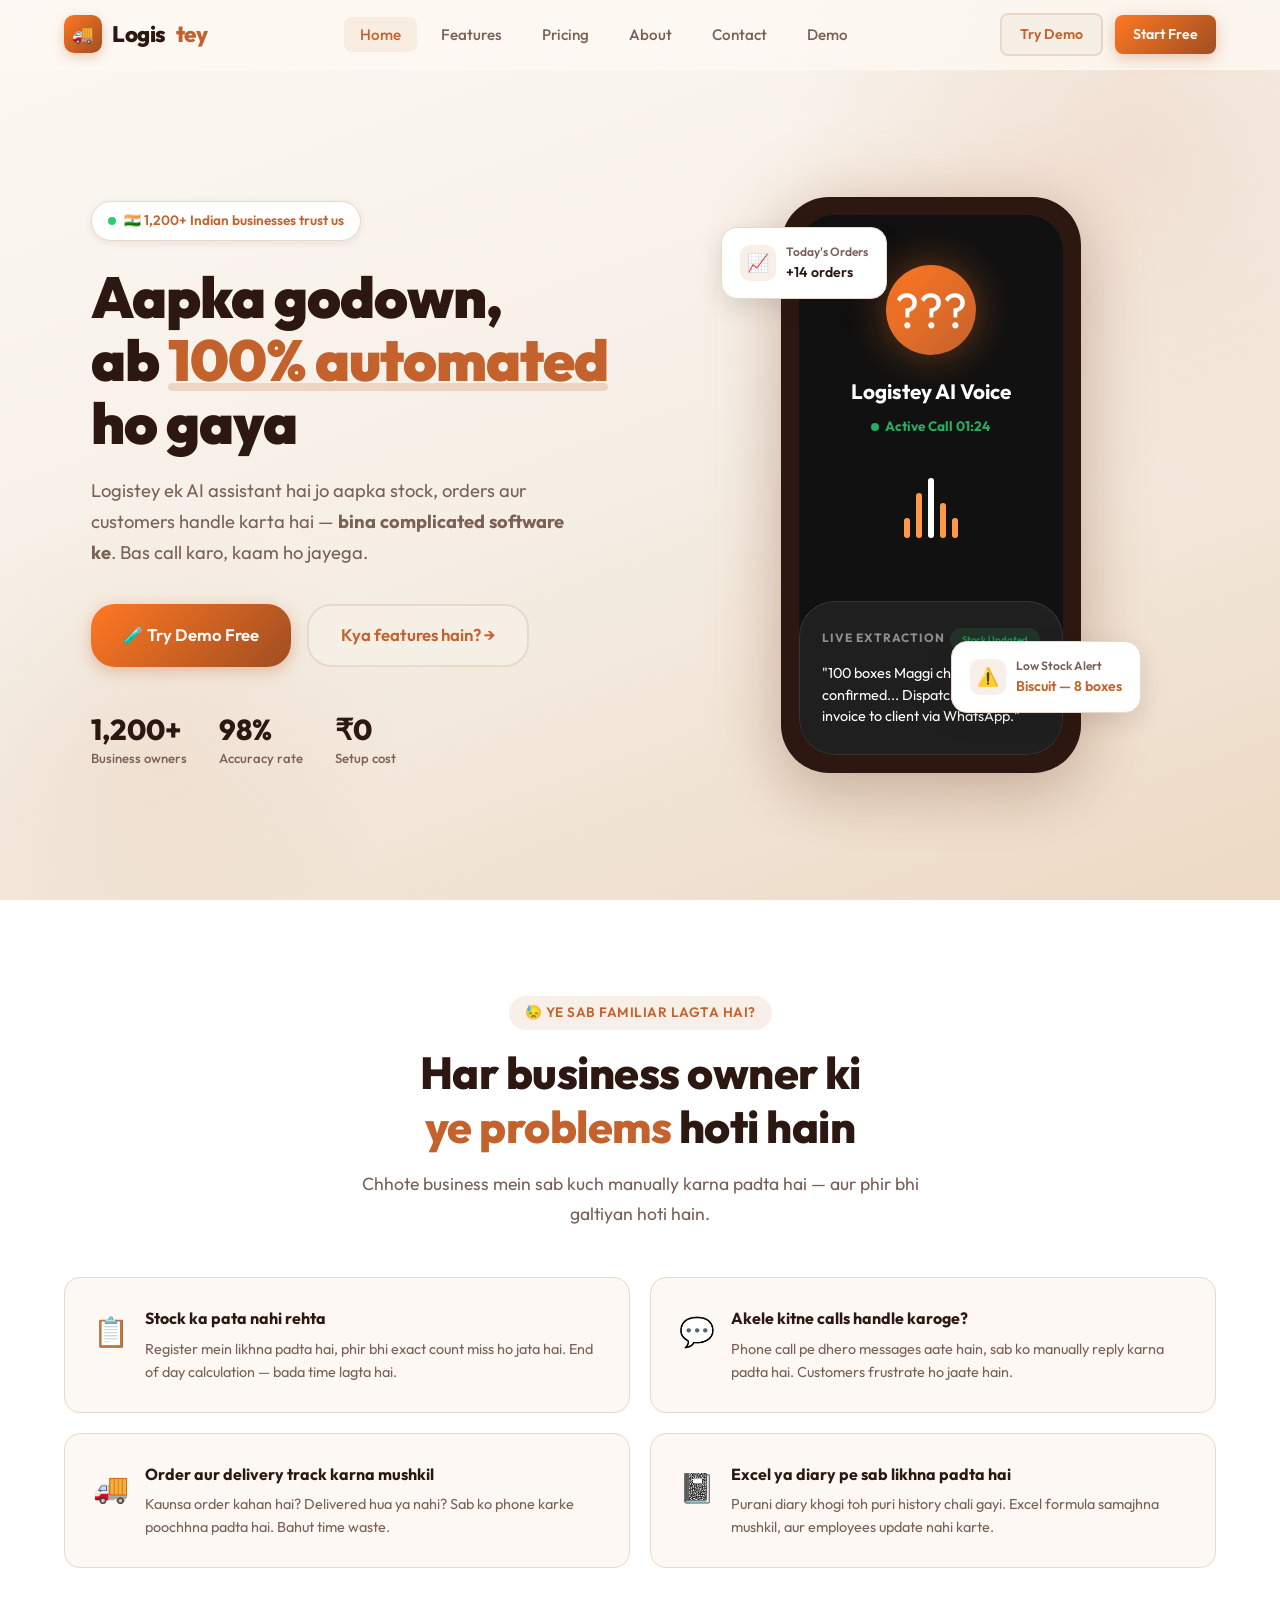
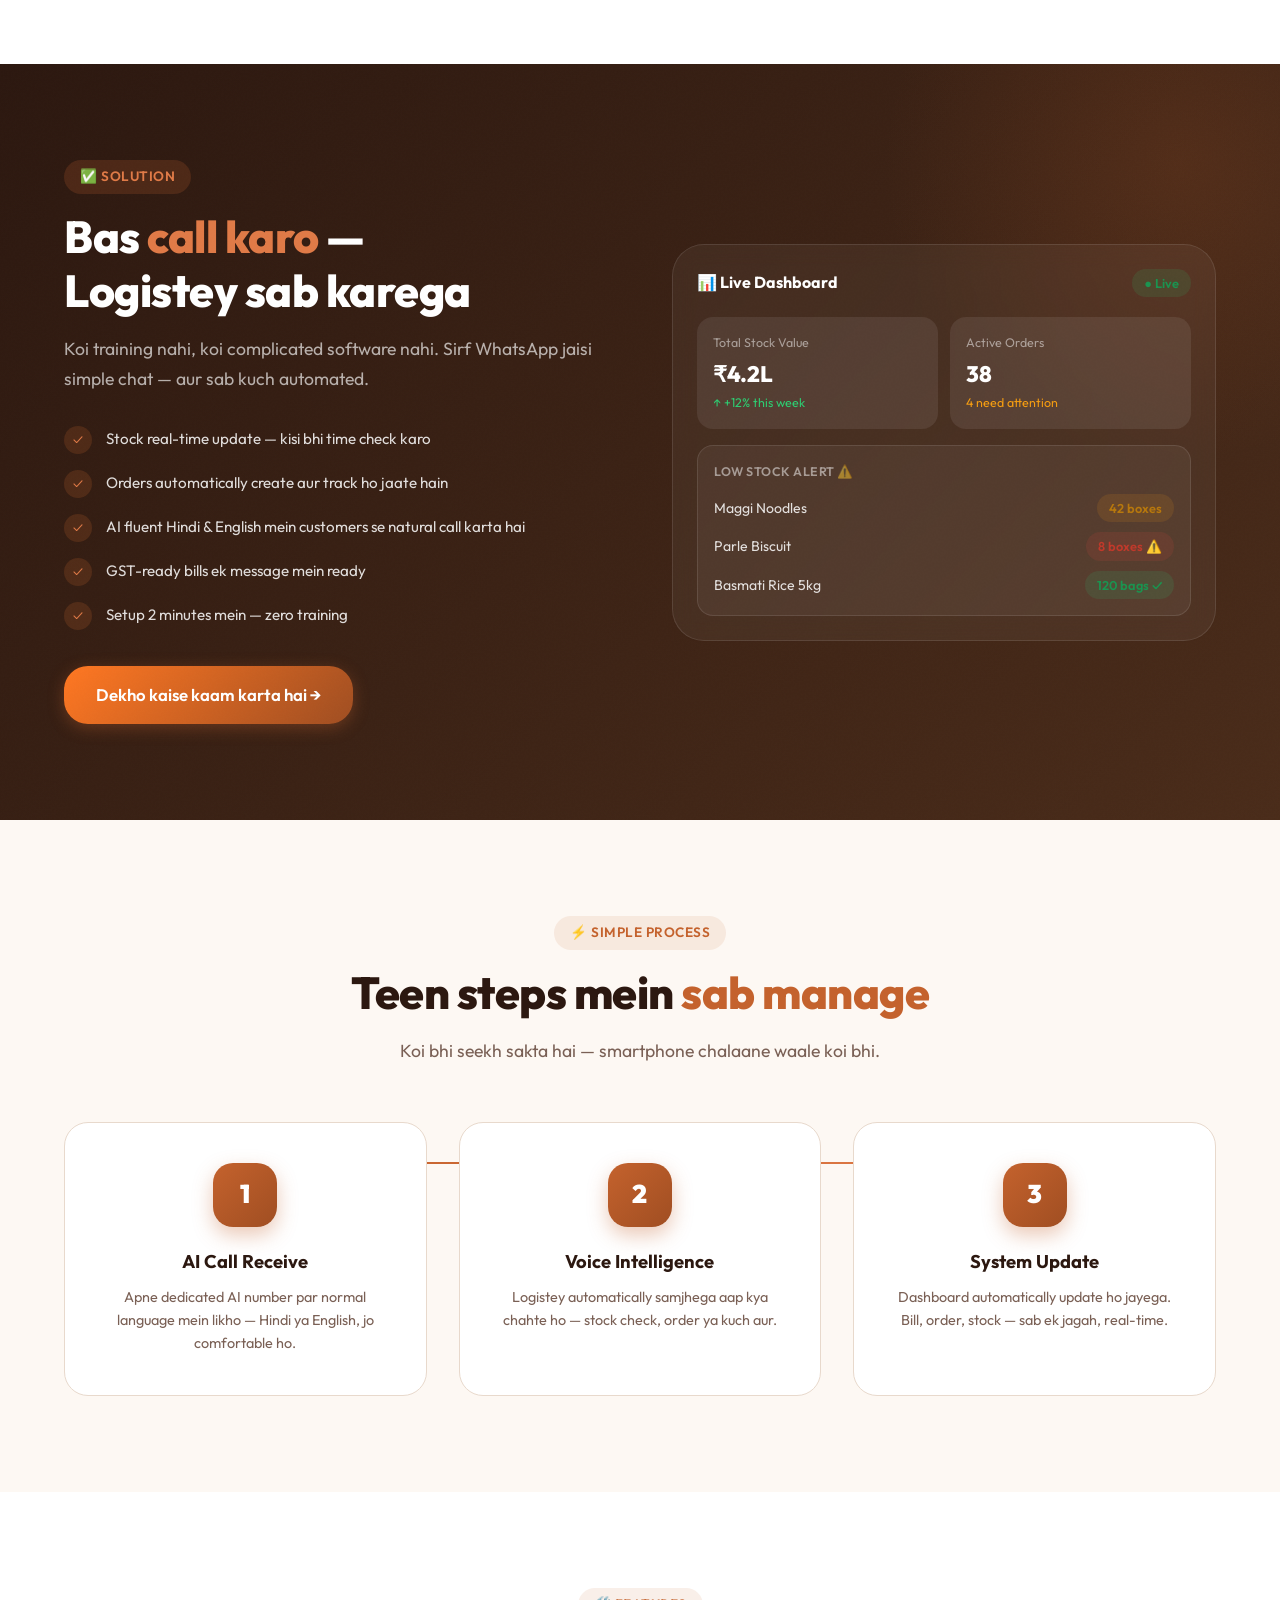
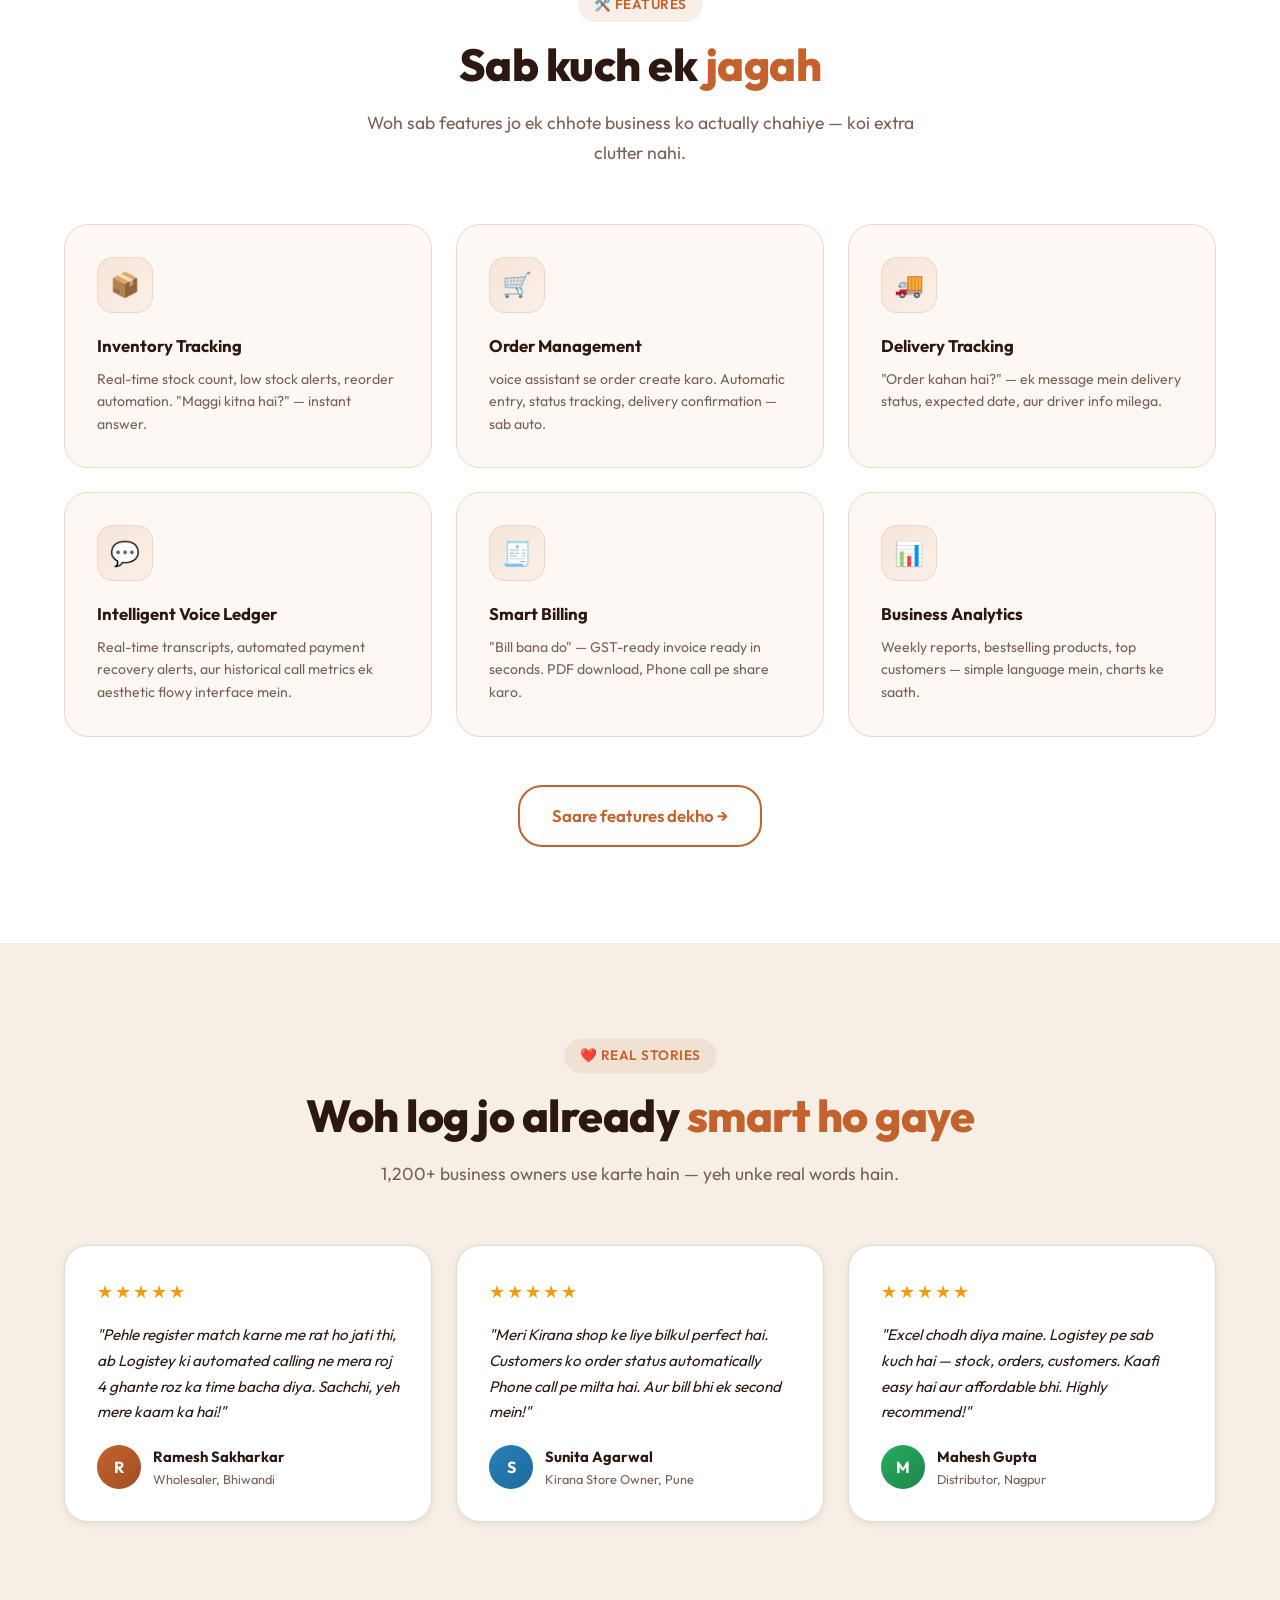
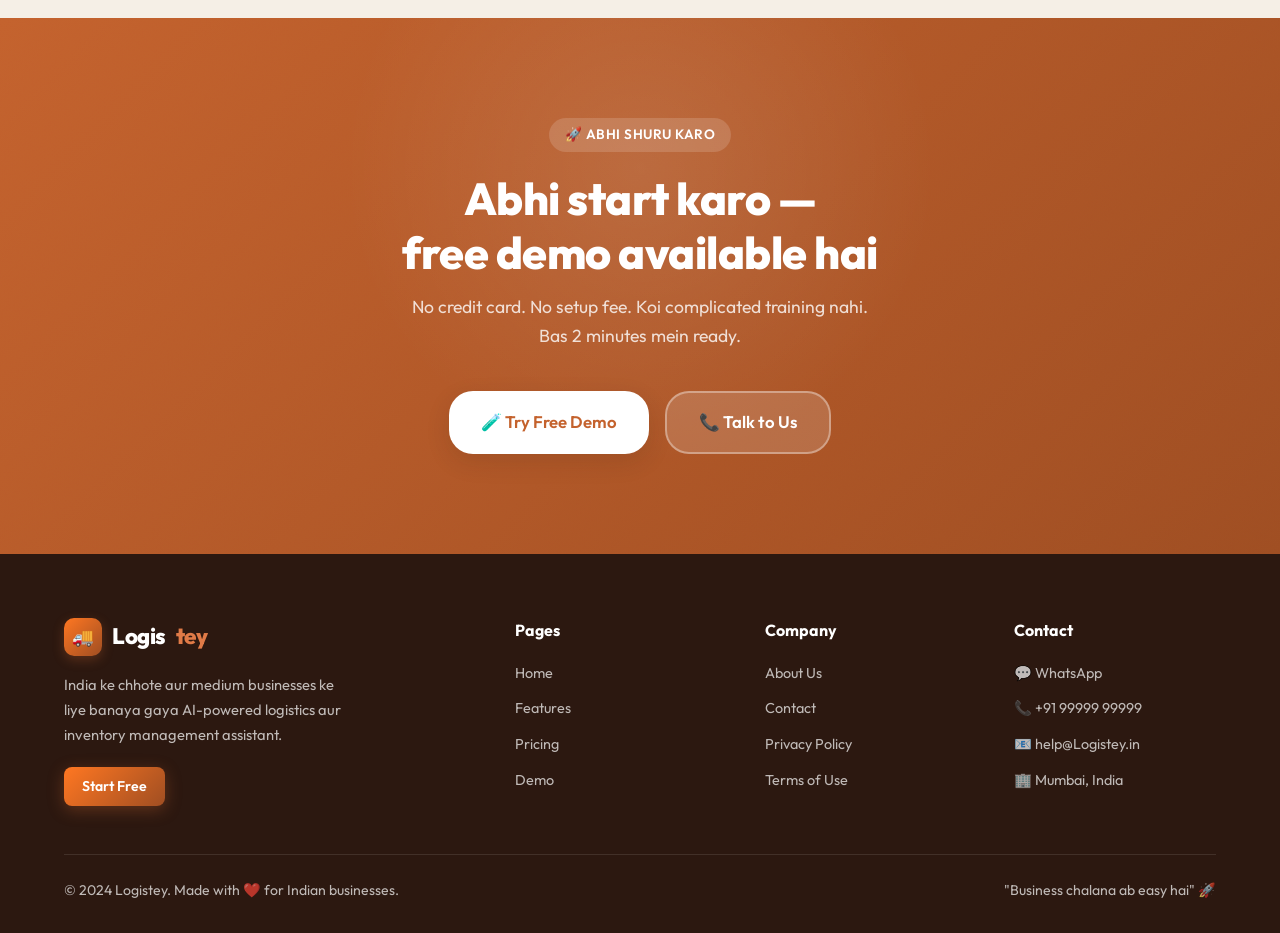
==== commit 730f30d7: "fix: frontend html routing & bypass ngrok proxy warning - Added exact @app.route declarations in app" ====
--- a/index.html
+++ b/index.html
@@ -710,23 +710,23 @@
   <!-- ========== NAVBAR ========== -->
   <nav class="navbar" id="navbar">
     <div class="nav-inner">
-      <a href="index.html" class="nav-logo">
+      <a href="/" class="nav-logo">
         <div class="logo-icon">🚚</div>
         Logis<span>tey</span>
       </a>
 
       <ul class="nav-links">
-        <li><a href="index.html" class="active">Home</a></li>
-        <li><a href="features.html">Features</a></li>
-        <li><a href="pricing.html">Pricing</a></li>
-        <li><a href="about.html">About</a></li>
-        <li><a href="contact.html">Contact</a></li>
-        <li><a href="demo.html">Demo</a></li>
+        <li><a href="/" class="active">Home</a></li>
+        <li><a href="/features">Features</a></li>
+        <li><a href="/pricing">Pricing</a></li>
+        <li><a href="/about">About</a></li>
+        <li><a href="/contact">Contact</a></li>
+        <li><a href="/dashboard">Demo</a></li>
       </ul>
 
       <div class="nav-cta">
-        <a href="demo.html" class="btn btn-secondary btn-sm">Try Demo</a>
-        <a href="pricing.html" class="btn btn-primary btn-sm">Start Free</a>
+        <a href="/dashboard" class="btn btn-secondary btn-sm">Try Demo</a>
+        <a href="/pricing" class="btn btn-primary btn-sm">Start Free</a>
       </div>
 
       <button class="hamburger" id="hamburger" aria-label="Menu">
@@ -737,12 +737,12 @@
 
   <!-- Mobile Menu -->
   <div class="mobile-menu" id="mobileMenu">
-    <a href="index.html">Home</a>
-    <a href="features.html">Features</a>
-    <a href="pricing.html">Pricing</a>
-    <a href="about.html">About</a>
-    <a href="contact.html">Contact</a>
-    <a href="demo.html">🧪 Try Demo</a>
+    <a href="/">Home</a>
+    <a href="/features">Features</a>
+    <a href="/pricing">Pricing</a>
+    <a href="/about">About</a>
+    <a href="/contact">Contact</a>
+    <a href="/dashboard">🧪 Try Demo</a>
   </div>
 
   <!-- ========== HERO ========== -->
@@ -767,10 +767,10 @@
           </p>
 
           <div class="hero-buttons fade-up delay-3">
-            <a href="demo.html" class="btn btn-primary btn-lg">
+            <a href="/dashboard" class="btn btn-primary btn-lg">
               🧪 Try Demo Free
             </a>
-            <a href="features.html" class="btn btn-secondary btn-lg">
+            <a href="/features" class="btn btn-secondary btn-lg">
               Kya features hain? →
             </a>
           </div>
@@ -952,7 +952,7 @@
           </div>
 
           <div style="margin-top:36px" class="fade-up delay-4">
-            <a href="demo.html" class="btn btn-primary btn-lg">Dekho kaise kaam karta hai →</a>
+            <a href="/dashboard" class="btn btn-primary btn-lg">Dekho kaise kaam karta hai →</a>
           </div>
         </div>
 
@@ -1079,7 +1079,7 @@
       </div>
 
       <div class="text-center" style="margin-top:48px">
-        <a href="features.html" class="btn btn-outline btn-lg fade-up">Saare features dekho →</a>
+        <a href="/features" class="btn btn-outline btn-lg fade-up">Saare features dekho →</a>
       </div>
     </div>
   </section>
@@ -1150,8 +1150,8 @@
         No credit card. No setup fee. Koi complicated training nahi. <br />Bas 2 minutes mein ready.
       </p>
       <div class="cta-buttons fade-up delay-2">
-        <a href="demo.html" class="btn btn-white btn-lg">🧪 Try Free Demo</a>
-        <a href="contact.html" class="btn btn-lg"
+        <a href="/dashboard" class="btn btn-white btn-lg">🧪 Try Free Demo</a>
+        <a href="/contact" class="btn btn-lg"
           style="background:rgba(255,255,255,0.15);color:white;border:2px solid rgba(255,255,255,0.35)">📞 Talk to
           Us</a>
       </div>
@@ -1170,25 +1170,25 @@
           <p>India ke chhote aur medium businesses ke liye banaya gaya AI-powered logistics aur inventory management
             assistant.</p>
           <div style="margin-top:20px;display:flex;gap:12px">
-            <a href="contact.html" class="btn btn-primary btn-sm">Start Free</a>
+            <a href="/contact" class="btn btn-primary btn-sm">Start Free</a>
           </div>
         </div>
 
         <div class="footer-col">
           <h4>Pages</h4>
           <ul>
-            <li><a href="index.html">Home</a></li>
-            <li><a href="features.html">Features</a></li>
-            <li><a href="pricing.html">Pricing</a></li>
-            <li><a href="demo.html">Demo</a></li>
+            <li><a href="/">Home</a></li>
+            <li><a href="/features">Features</a></li>
+            <li><a href="/pricing">Pricing</a></li>
+            <li><a href="/dashboard">Demo</a></li>
           </ul>
         </div>
 
         <div class="footer-col">
           <h4>Company</h4>
           <ul>
-            <li><a href="about.html">About Us</a></li>
-            <li><a href="contact.html">Contact</a></li>
+            <li><a href="/about">About Us</a></li>
+            <li><a href="/contact">Contact</a></li>
             <li><a href="#">Privacy Policy</a></li>
             <li><a href="#">Terms of Use</a></li>
           </ul>
